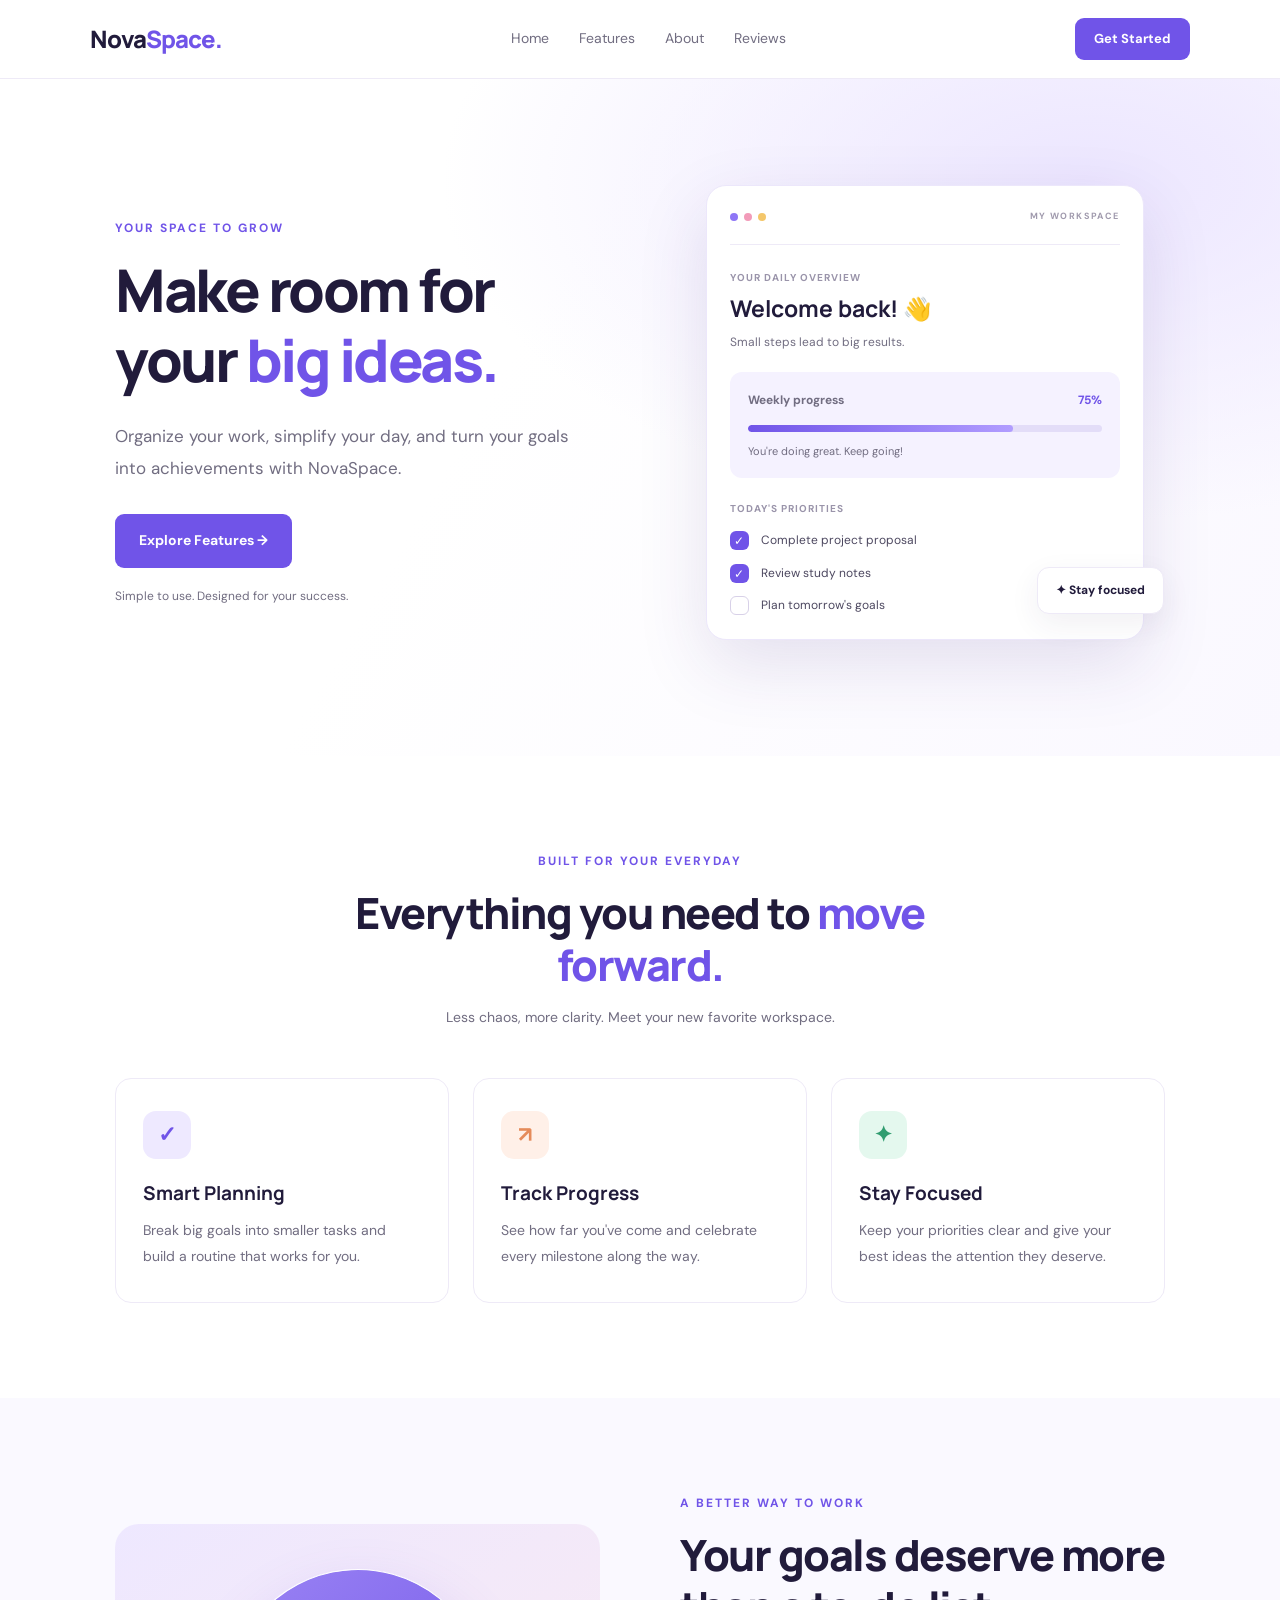
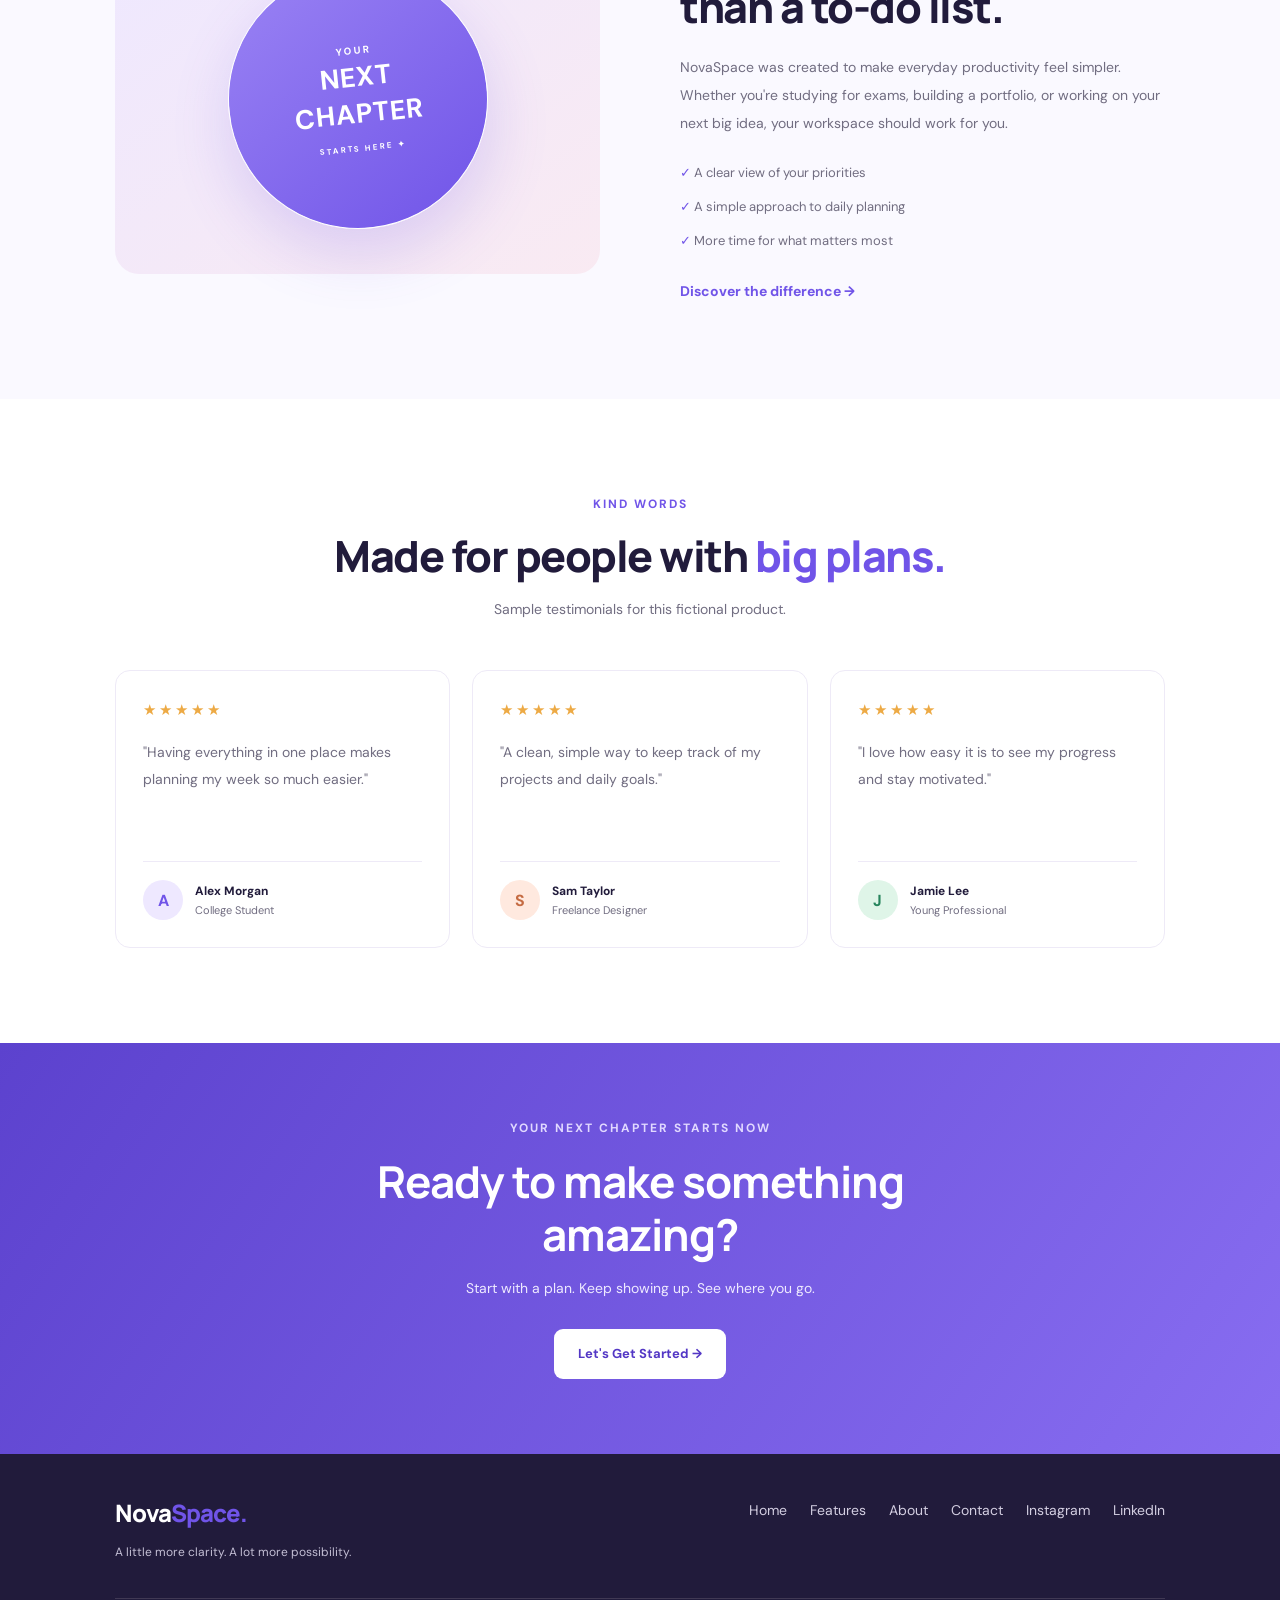
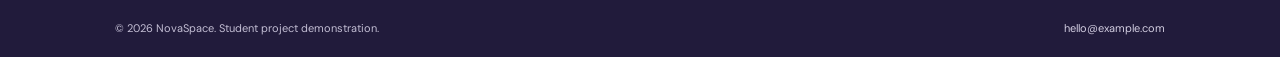
==== index.html @ b04d8855 "NovaSpace landing page" ====
<!DOCTYPE html>
<html lang="en">
<head>
    <meta charset="UTF-8">
    <meta name="viewport" content="width=device-width, initial-scale=1.0">
    <meta name="description" content="NovaSpace helps students organize tasks and achieve their goals.">
    <title>NovaSpace | Work Smarter</title>
    <link rel="stylesheet" href="style.css">
</head>
<body>

    <!-- Navigation Bar -->
    <header class="navbar">
        <a href="#home" class="logo">Nova<span>Space.</span></a>

        <nav aria-label="Main navigation">
            <a href="#home">Home</a>
            <a href="#features">Features</a>
            <a href="#about">About</a>
            <a href="#testimonials">Reviews</a>
        </nav>

        <a href="#features" class="nav-button">Get Started</a>
    </header>

    <main>
        <!-- Hero Section -->
        <section class="hero" id="home">
            <div class="hero-content">
                <p class="eyebrow">YOUR SPACE TO GROW</p>
                <h1>Make room for your <span>big ideas.</span></h1>
                <p class="hero-description">
                    Organize your work, simplify your day, and turn
                    your goals into achievements with NovaSpace.
                </p>
                <a href="#features" class="primary-button">
                    Explore Features &rarr;
                </a>
                <p class="hero-note">
                    Simple to use. Designed for your success.
                </p>
            </div>

            <div class="hero-visual">
                <div class="dashboard">
                    <div class="dashboard-top">
                        <span class="dot purple"></span>
                        <span class="dot pink"></span>
                        <span class="dot yellow"></span>
                        <span class="dashboard-label">MY WORKSPACE</span>
                    </div>

                    <div class="welcome-card">
                        <p class="small-label">YOUR DAILY OVERVIEW</p>
                        <h2>Welcome back! 👋</h2>
                        <p>Small steps lead to big results.</p>
                    </div>

                    <div class="progress-card">
                        <div class="progress-heading">
                            <strong>Weekly progress</strong>
                            <span>75%</span>
                        </div>
                        <div class="progress-track">
                            <div class="progress-fill"></div>
                        </div>
                        <p>You're doing great. Keep going!</p>
                    </div>

                    <div class="task-list">
                        <p class="small-label">TODAY'S PRIORITIES</p>
                        <div class="task">
                            <span class="check">✓</span>
                            Complete project proposal
                        </div>
                        <div class="task">
                            <span class="check">✓</span>
                            Review study notes
                        </div>
                        <div class="task">
                            <span class="empty-check"></span>
                            Plan tomorrow's goals
                        </div>
                    </div>
                </div>
                <div class="floating-badge">✦ Stay focused</div>
            </div>
        </section>

        <!-- Features Section -->
        <section class="features section" id="features">
            <div class="section-heading">
                <p class="eyebrow">BUILT FOR YOUR EVERYDAY</p>
                <h2>Everything you need to <span>move forward.</span></h2>
                <p>Less chaos, more clarity. Meet your new favorite workspace.</p>
            </div>

            <div class="feature-grid">
                <article class="feature-card">
                    <div class="feature-icon lavender">✓</div>
                    <h3>Smart Planning</h3>
                    <p>Break big goals into smaller tasks and build a routine that works for you.</p>
                </article>

                <article class="feature-card">
                    <div class="feature-icon peach">↗</div>
                    <h3>Track Progress</h3>
                    <p>See how far you've come and celebrate every milestone along the way.</p>
                </article>

                <article class="feature-card">
                    <div class="feature-icon mint">✦</div>
                    <h3>Stay Focused</h3>
                    <p>Keep your priorities clear and give your best ideas the attention they deserve.</p>
                </article>
            </div>
        </section>

        <!-- About Section -->
        <section class="about section" id="about">
            <div class="about-art">
                <div class="about-circle">
                    <div class="about-inner">
                        <span>YOUR</span>
                        <strong>NEXT</strong>
                        <strong>CHAPTER</strong>
                        <span>STARTS HERE ✦</span>
                    </div>
                </div>
            </div>

            <div class="about-content">
                <p class="eyebrow">A BETTER WAY TO WORK</p>
                <h2>Your goals deserve more than a to-do list.</h2>
                <p>
                    NovaSpace was created to make everyday productivity
                    feel simpler. Whether you're studying for exams,
                    building a portfolio, or working on your next big
                    idea, your workspace should work for you.
                </p>
                <ul class="about-list">
                    <li>✓ A clear view of your priorities</li>
                    <li>✓ A simple approach to daily planning</li>
                    <li>✓ More time for what matters most</li>
                </ul>
                <a href="#testimonials" class="text-link">
                    Discover the difference &rarr;
                </a>
            </div>
        </section>

        <!-- Testimonials Section -->
        <section class="testimonials section" id="testimonials">
            <div class="section-heading">
                <p class="eyebrow">KIND WORDS</p>
                <h2>Made for people with <span>big plans.</span></h2>
                <p>Sample testimonials for this fictional product.</p>
            </div>

            <div class="testimonial-grid">
                <article class="testimonial-card">
                    <div class="stars">★★★★★</div>
                    <p>"Having everything in one place makes planning my week so much easier."</p>
                    <div class="reviewer">
                        <div class="avatar avatar-one">A</div>
                        <div>
                            <strong>Alex Morgan</strong>
                            <span>College Student</span>
                        </div>
                    </div>
                </article>

                <article class="testimonial-card">
                    <div class="stars">★★★★★</div>
                    <p>"A clean, simple way to keep track of my projects and daily goals."</p>
                    <div class="reviewer">
                        <div class="avatar avatar-two">S</div>
                        <div>
                            <strong>Sam Taylor</strong>
                            <span>Freelance Designer</span>
                        </div>
                    </div>
                </article>

                <article class="testimonial-card">
                    <div class="stars">★★★★★</div>
                    <p>"I love how easy it is to see my progress and stay motivated."</p>
                    <div class="reviewer">
                        <div class="avatar avatar-three">J</div>
                        <div>
                            <strong>Jamie Lee</strong>
                            <span>Young Professional</span>
                        </div>
                    </div>
                </article>
            </div>
        </section>

        <!-- Call to Action -->
        <section class="cta-section">
            <p class="eyebrow">YOUR NEXT CHAPTER STARTS NOW</p>
            <h2>Ready to make something amazing?</h2>
            <p>Start with a plan. Keep showing up. See where you go.</p>
            <a href="#home" class="light-button">Let's Get Started &rarr;</a>
        </section>
    </main>

    <!-- Footer -->
    <footer class="footer">
        <div class="footer-main">
            <div>
                <a href="#home" class="logo footer-logo">
                    Nova<span>Space.</span>
                </a>
                <p>A little more clarity. A lot more possibility.</p>
            </div>

            <div class="footer-links">
                <a href="#home">Home</a>
                <a href="#features">Features</a>
                <a href="#about">About</a>
                <a href="mailto:hello@example.com">Contact</a>
                <a href="https://www.instagram.com/">Instagram</a>
                <a href="https://www.linkedin.com/">LinkedIn</a>
            </div>
        </div>

        <div class="footer-bottom">
            <p>© 2026 NovaSpace. Student project demonstration.</p>
            <a href="mailto:hello@example.com">hello@example.com</a>
        </div>
    </footer>

</body>
</html>
---- style.css ----
/* ---------- 1. Global Styles ---------- */
@import url('https://fonts.googleapis.com/css2?family=DM+Sans:wght@400;500;600;700&family=Manrope:wght@400;500;600;700;800&display=swap');

:root {
    --primary: #7054e8;
    --primary-dark: #5337c5;
    --heading: #211b3b;
    --text: #716d81;
    --background: #ffffff;
    --soft-purple: #f5f2ff;
    --border: #eeeaf7;
}

* {
    margin: 0;
    padding: 0;
    box-sizing: border-box;
}

html {
    scroll-behavior: smooth;
    scroll-padding-top: 90px;
}

body {
    font-family: 'DM Sans', sans-serif;
    color: var(--text);
    background: var(--background);
    line-height: 1.7;
}

h1, h2, h3, .logo {
    font-family: 'Manrope', sans-serif;
    color: var(--heading);
    line-height: 1.2;
}

a {
    text-decoration: none;
}

section {
    scroll-margin-top: 85px;
}

.eyebrow {
    color: var(--primary);
    font-size: 12px;
    font-weight: 700;
    letter-spacing: 2px;
    margin-bottom: 16px;
}

/* ---------- 2. Navigation ---------- */
.navbar {
    position: sticky;
    top: 0;
    z-index: 100;
    display: flex;
    justify-content: space-between;
    align-items: center;
    gap: 24px;
    padding: 18px 7%;
    background: rgba(255, 255, 255, 0.96);
    border-bottom: 1px solid var(--border);
}

.logo {
    font-size: 24px;
    font-weight: 800;
    letter-spacing: -1px;
    white-space: nowrap;
}

.logo span {
    color: var(--primary);
}

.navbar nav {
    display: flex;
    align-items: center;
    gap: 30px;
}

.navbar nav a,
.footer-links a {
    color: var(--text);
    font-size: 14px;
    transition: color 0.2s ease;
}

.navbar nav a:hover,
.footer-links a:hover {
    color: var(--primary);
}

.nav-button,
.primary-button {
    display: inline-flex;
    justify-content: center;
    align-items: center;
    border-radius: 9px;
    background: var(--primary);
    color: white;
    font-weight: 700;
    transition: background 0.2s ease, transform 0.2s ease;
}

.nav-button {
    padding: 10px 19px;
    font-size: 13px;
    white-space: nowrap;
}

.nav-button:hover,
.primary-button:hover {
    background: var(--primary-dark);
    transform: translateY(-2px);
}

/* ---------- 3. Hero Section ---------- */
.hero {
    display: grid;
    grid-template-columns: 1fr 0.95fr;
    align-items: center;
    gap: 64px;
    padding: 90px 9% 100px;
    background:
        radial-gradient(ellipse at 85% 15%, #ece6ff 0%, transparent 42%),
        linear-gradient(120deg, #ffffff 40%, #faf8ff 100%);
    overflow: hidden;
}

.hero-content h1 {
    max-width: 600px;
    font-size: clamp(38px, 4.6vw, 64px);
    font-weight: 800;
    letter-spacing: -2.5px;
}

.hero-content h1 span,
.section-heading h2 span {
    color: var(--primary);
}

.hero-description {
    max-width: 480px;
    margin: 24px 0 30px;
    font-size: 17px;
    line-height: 1.9;
}

.primary-button {
    padding: 15px 24px;
    font-size: 14px;
}

.hero-note {
    margin-top: 18px;
    font-size: 12px;
}

.hero-visual {
    position: relative;
    width: 100%;
    max-width: 470px;
    justify-self: center;
    padding: 16px;
}

.dashboard {
    position: relative;
    z-index: 1;
    padding: 23px;
    background: white;
    border: 1px solid #ece7fb;
    border-radius: 20px;
    box-shadow: 0 25px 70px rgba(63, 42, 120, 0.13);
}

.dashboard-top {
    display: flex;
    align-items: center;
    gap: 6px;
    padding-bottom: 20px;
    border-bottom: 1px solid var(--border);
}

.dot {
    width: 8px;
    height: 8px;
    border-radius: 50%;
}

.purple { background: #8e76f6; }
.pink { background: #f29bb9; }
.yellow { background: #f4c76b; }

.dashboard-label {
    margin-left: auto;
    color: #a09aad;
    font-size: 9px;
    font-weight: 700;
    letter-spacing: 1.4px;
}

.welcome-card {
    padding: 24px 0 20px;
}

.small-label {
    color: #9a94aa;
    font-size: 10px;
    font-weight: 700;
    letter-spacing: 1px;
}

.welcome-card h2 {
    margin: 9px 0;
    font-size: 23px;
}

.welcome-card > p:last-child {
    font-size: 12px;
}

.progress-card {
    padding: 18px;
    background: var(--soft-purple);
    border-radius: 12px;
}

.progress-heading {
    display: flex;
    justify-content: space-between;
    gap: 12px;
    font-size: 12px;
}

.progress-heading span {
    color: var(--primary);
    font-weight: 700;
}

.progress-track {
    height: 7px;
    margin: 14px 0 10px;
    overflow: hidden;
    background: #e3ddf8;
    border-radius: 20px;
}

.progress-fill {
    width: 75%;
    height: 100%;
    background: linear-gradient(90deg, #7054e8, #b19dff);
    border-radius: inherit;
}

.progress-card > p {
    font-size: 11px;
}

.task-list {
    padding-top: 22px;
}

.task-list > .small-label {
    margin-bottom: 13px;
}

.task {
    display: flex;
    align-items: center;
    gap: 12px;
    margin-top: 12px;
    font-size: 12px;
    color: #4d4860;
}

.check,
.empty-check {
    display: grid;
    place-items: center;
    width: 19px;
    height: 19px;
    flex-shrink: 0;
    border-radius: 6px;
}

.check {
    color: white;
    background: var(--primary);
}

.empty-check {
    border: 1px solid #d8d1e8;
}

.floating-badge {
    position: absolute;
    z-index: 2;
    right: -4px;
    bottom: 42px;
    padding: 12px 18px;
    color: var(--heading);
    background: white;
    border: 1px solid var(--border);
    border-radius: 12px;
    box-shadow: 0 10px 30px #34245a12;
    font-size: 12px;
    font-weight: 700;
}

/* ---------- 4. Common Section Styles ---------- */
.section {
    padding: 95px 9%;
}

.section-heading {
    max-width: 650px;
    margin: 0 auto 48px;
    text-align: center;
}

.section-heading h2,
.about-content h2 {
    font-size: clamp(30px, 3.4vw, 43px);
    font-weight: 800;
    letter-spacing: -1.5px;
}

.section-heading > p:last-child {
    margin-top: 16px;
    font-size: 14px;
}

/* ---------- 5. Features ---------- */
.features {
    background: white;
}

.feature-grid {
    display: grid;
    grid-template-columns: repeat(3, minmax(0, 1fr));
    gap: 24px;
}

.feature-card {
    padding: 32px 27px;
    border: 1px solid var(--border);
    border-radius: 16px;
    background: white;
    transition: transform 0.25s ease, box-shadow 0.25s ease;
}

.feature-card:hover {
    transform: translateY(-6px);
    box-shadow: 0 18px 45px rgba(56, 39, 100, 0.08);
}

.feature-icon {
    display: grid;
    place-items: center;
    width: 48px;
    height: 48px;
    margin-bottom: 23px;
    border-radius: 13px;
    font-size: 22px;
    font-weight: 700;
}

.lavender { background: #eee9ff; color: #7054e8; }
.peach { background: #fff0e8; color: #e58b5a; }
.mint { background: #e4f8ee; color: #319d70; }

.feature-card h3 {
    margin-bottom: 12px;
    font-size: 19px;
}

.feature-card p {
    font-size: 14px;
    line-height: 1.9;
}

/* ---------- 6. About ---------- */
.about {
    display: grid;
    grid-template-columns: 1fr 1fr;
    align-items: center;
    gap: 80px;
    background: #faf9ff;
}

.about-art {
    display: grid;
    place-items: center;
    min-height: 350px;
    border-radius: 24px;
    background: linear-gradient(145deg, #eee8ff, #f9eaf2);
}

.about-circle {
    display: grid;
    place-items: center;
    width: min(260px, 75%);
    aspect-ratio: 1;
    border: 1px solid #ffffff;
    border-radius: 50%;
    background: linear-gradient(145deg, #9a83f4, #7054e8);
    box-shadow: 0 25px 60px #7054e833;
    transform: rotate(-6deg);
}

.about-inner {
    display: flex;
    flex-direction: column;
    align-items: center;
    color: white;
    line-height: 1.4;
    letter-spacing: 2px;
}

.about-inner span {
    font-size: 10px;
    font-weight: 700;
}

.about-inner strong {
    font-size: 27px;
    letter-spacing: 1px;
}

.about-inner span:last-child {
    margin-top: 10px;
    font-size: 8px;
}

.about-content h2 {
    margin-bottom: 20px;
}

.about-content > p:not(.eyebrow) {
    font-size: 14px;
    line-height: 2;
}

.about-list {
    display: grid;
    gap: 12px;
    margin: 25px 0;
    list-style: none;
    font-size: 13px;
}

.about-list li::first-letter {
    color: var(--primary);
}

.text-link {
    color: var(--primary);
    font-size: 14px;
    font-weight: 700;
}

/* ---------- 7. Testimonials ---------- */
.testimonials {
    background: white;
}

.testimonial-grid {
    display: grid;
    grid-template-columns: repeat(3, minmax(0, 1fr));
    gap: 22px;
}

.testimonial-card {
    padding: 27px;
    border: 1px solid var(--border);
    border-radius: 15px;
    background: #fff;
}

.stars {
    color: #edaa45;
    letter-spacing: 3px;
    font-size: 15px;
}

.testimonial-card > p {
    min-height: 100px;
    margin: 16px 0 22px;
    font-size: 14px;
    line-height: 1.9;
}

.reviewer {
    display: flex;
    align-items: center;
    gap: 12px;
    padding-top: 18px;
    border-top: 1px solid var(--border);
}

.avatar {
    display: grid;
    place-items: center;
    width: 40px;
    height: 40px;
    border-radius: 50%;
    font-weight: 700;
}

.avatar-one { background: #eee8ff; color: #7054e8; }
.avatar-two { background: #ffe9df; color: #c56b42; }
.avatar-three { background: #dff5e8; color: #26845c; }

.reviewer strong,
.reviewer span {
    display: block;
}

.reviewer strong {
    color: var(--heading);
    font-size: 12px;
}

.reviewer span {
    font-size: 11px;
}

/* ---------- 8. Call to Action ---------- */
.cta-section {
    padding: 75px 9%;
    text-align: center;
    color: white;
    background: linear-gradient(125deg, #5c42ce, #886df1);
}

.cta-section .eyebrow {
    color: #e1d9ff;
}

.cta-section h2 {
    max-width: 650px;
    margin: 0 auto;
    color: white;
    font-size: clamp(30px, 4vw, 44px);
    letter-spacing: -1px;
}

.cta-section > p:not(.eyebrow) {
    margin: 17px 0 28px;
    color: #eeeaff;
    font-size: 14px;
}

.light-button {
    display: inline-block;
    padding: 14px 24px;
    border-radius: 9px;
    color: var(--primary-dark);
    background: white;
    font-size: 13px;
    font-weight: 700;
    transition: transform 0.2s ease;
}

.light-button:hover {
    transform: translateY(-3px);
}

/* ---------- 9. Footer ---------- */
.footer {
    padding: 45px 9% 20px;
    background: #211b3b;
}

.footer-logo {
    color: white;
}

.footer-main {
    display: flex;
    justify-content: space-between;
    align-items: flex-start;
    gap: 35px;
    padding-bottom: 35px;
}

.footer-main > div:first-child > p {
    margin-top: 12px;
    color: #c3bed4;
    font-size: 12px;
}

.footer-links {
    display: flex;
    flex-wrap: wrap;
    gap: 15px 23px;
}

.footer-links a {
    color: #d3cee1;
}

.footer-bottom {
    display: flex;
    justify-content: space-between;
    flex-wrap: wrap;
    gap: 12px;
    padding-top: 20px;
    border-top: 1px solid #403954;
    color: #c3bed4;
    font-size: 11px;
}

.footer-bottom a {
    color: #d3cee1;
}

/* ---------- 10. Responsive Layout ---------- */
@media (max-width: 900px) {
    .navbar {
        padding: 16px 5%;
        gap: 15px;
    }

    .navbar nav {
        gap: 16px;
    }

    .hero {
        gap: 30px;
        padding: 70px 6%;
    }

    .section {
        padding: 75px 6%;
    }

    .about {
        gap: 40px;
    }

    .feature-grid,
    .testimonial-grid {
        gap: 15px;
    }

    .feature-card,
    .testimonial-card {
        padding: 22px;
    }
}

@media (max-width: 650px) {
    .navbar {
        flex-wrap: wrap;
        justify-content: space-between;
        padding: 14px 5%;
    }

    .logo {
        font-size: 22px;
    }

    .navbar nav {
        order: 3;
        width: 100%;
        justify-content: space-between;
        gap: 10px;
    }

    .navbar nav a {
        font-size: 12px;
    }

    .nav-button {
        padding: 9px 12px;
        font-size: 12px;
    }

    .hero {
        grid-template-columns: 1fr;
        gap: 38px;
        padding: 65px 6% 70px;
    }

    .hero-content h1 {
        font-size: clamp(38px, 10vw, 54px);
        letter-spacing: -1.8px;
    }

    .hero-description {
        font-size: 15px;
    }

    .hero-visual {
        max-width: 440px;
    }

    .floating-badge {
        right: 0;
        bottom: 30px;
    }

    .section {
        padding: 65px 6%;
    }

    .section-heading {
        margin-bottom: 32px;
    }

    .section-heading h2,
    .about-content h2 {
        font-size: 31px;
    }

    .feature-grid,
    .testimonial-grid {
        grid-template-columns: 1fr;
    }

    .feature-card,
    .testimonial-card {
        padding: 26px;
    }

    .about {
        grid-template-columns: 1fr;
        gap: 35px;
    }

    .about-art {
        min-height: 300px;
    }

    .testimonial-card > p {
        min-height: auto;
    }

    .cta-section {
        padding: 65px 6%;
    }

    .footer {
        padding: 35px 6% 20px;
    }

    .footer-main {
        flex-direction: column;
        gap: 25px;
    }

    .footer-links {
        gap: 14px 20px;
    }
}

@media (max-width: 360px) {
    .navbar nav a {
        font-size: 11px;
    }

    .dashboard {
        padding: 16px;
    }

    .dashboard-label {
        font-size: 8px;
    }

    .floating-badge {
        right: -4px;
        padding: 9px 12px;
    }
}
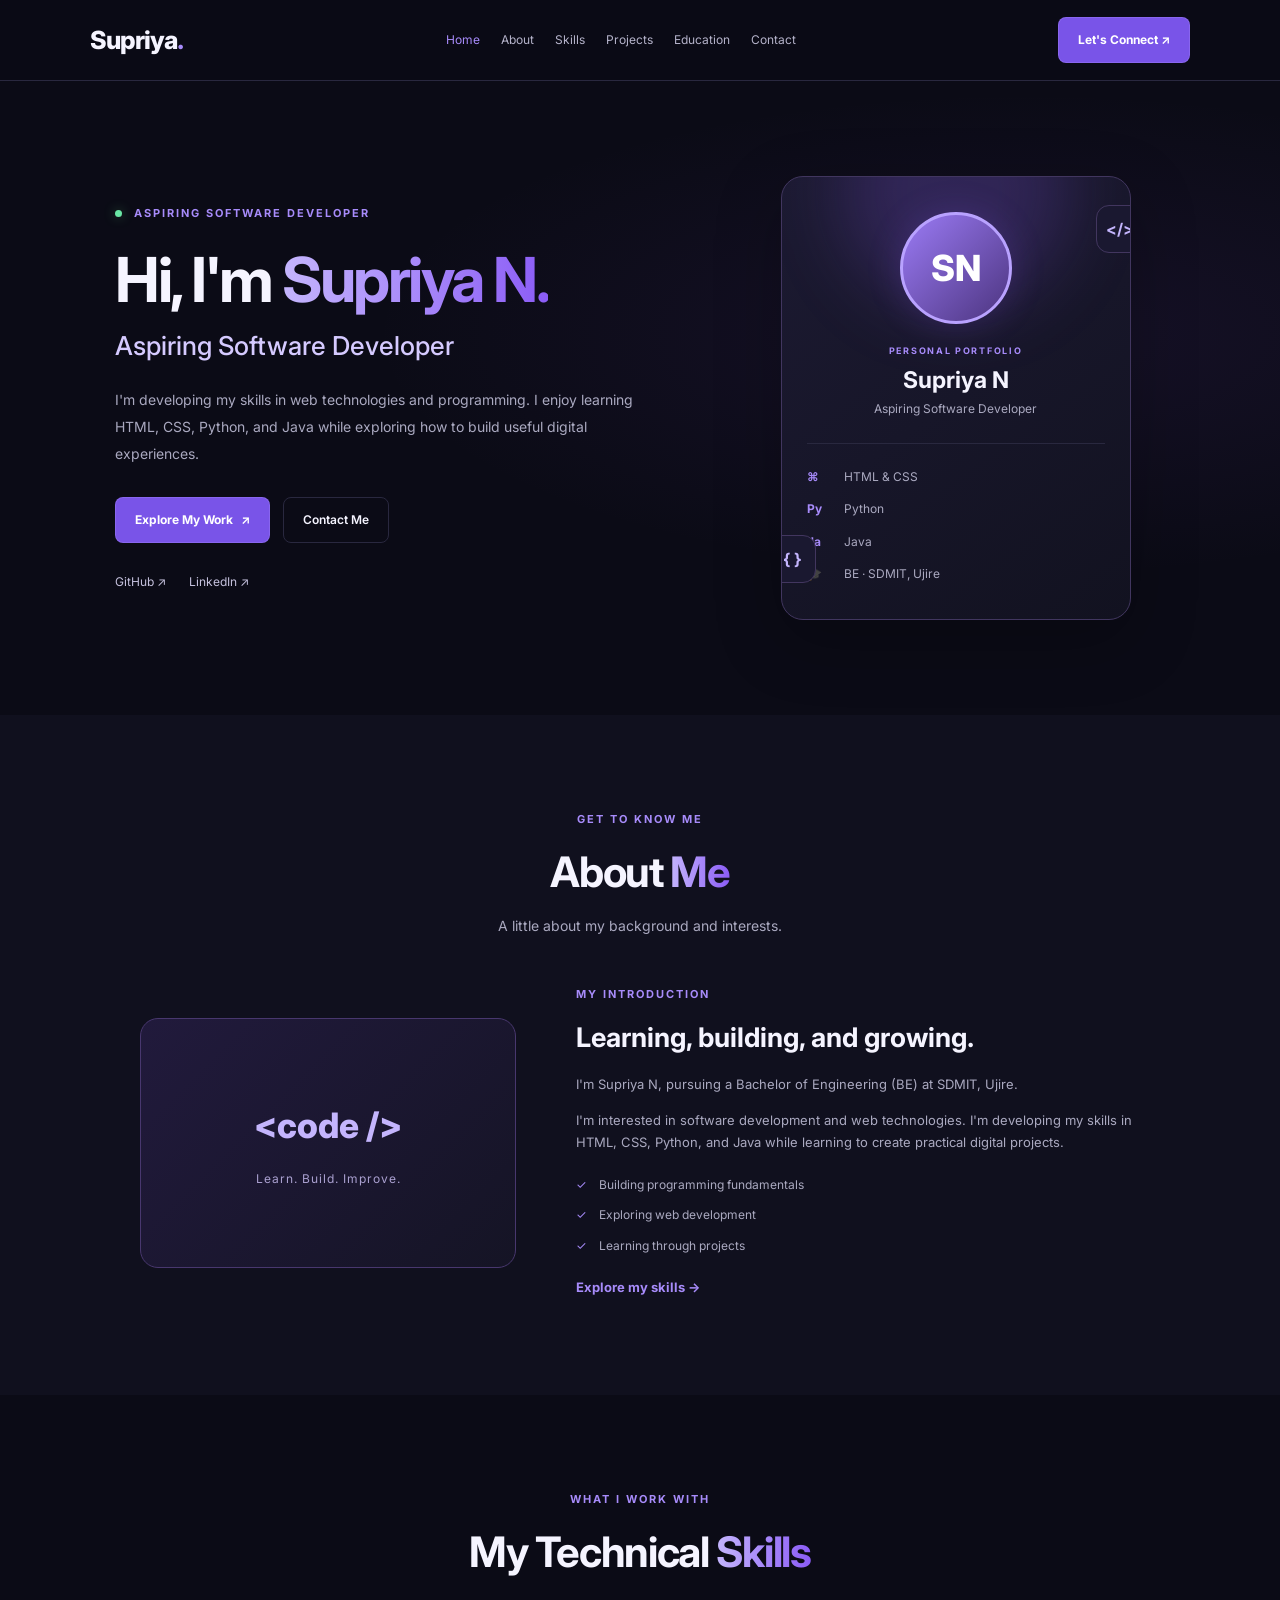
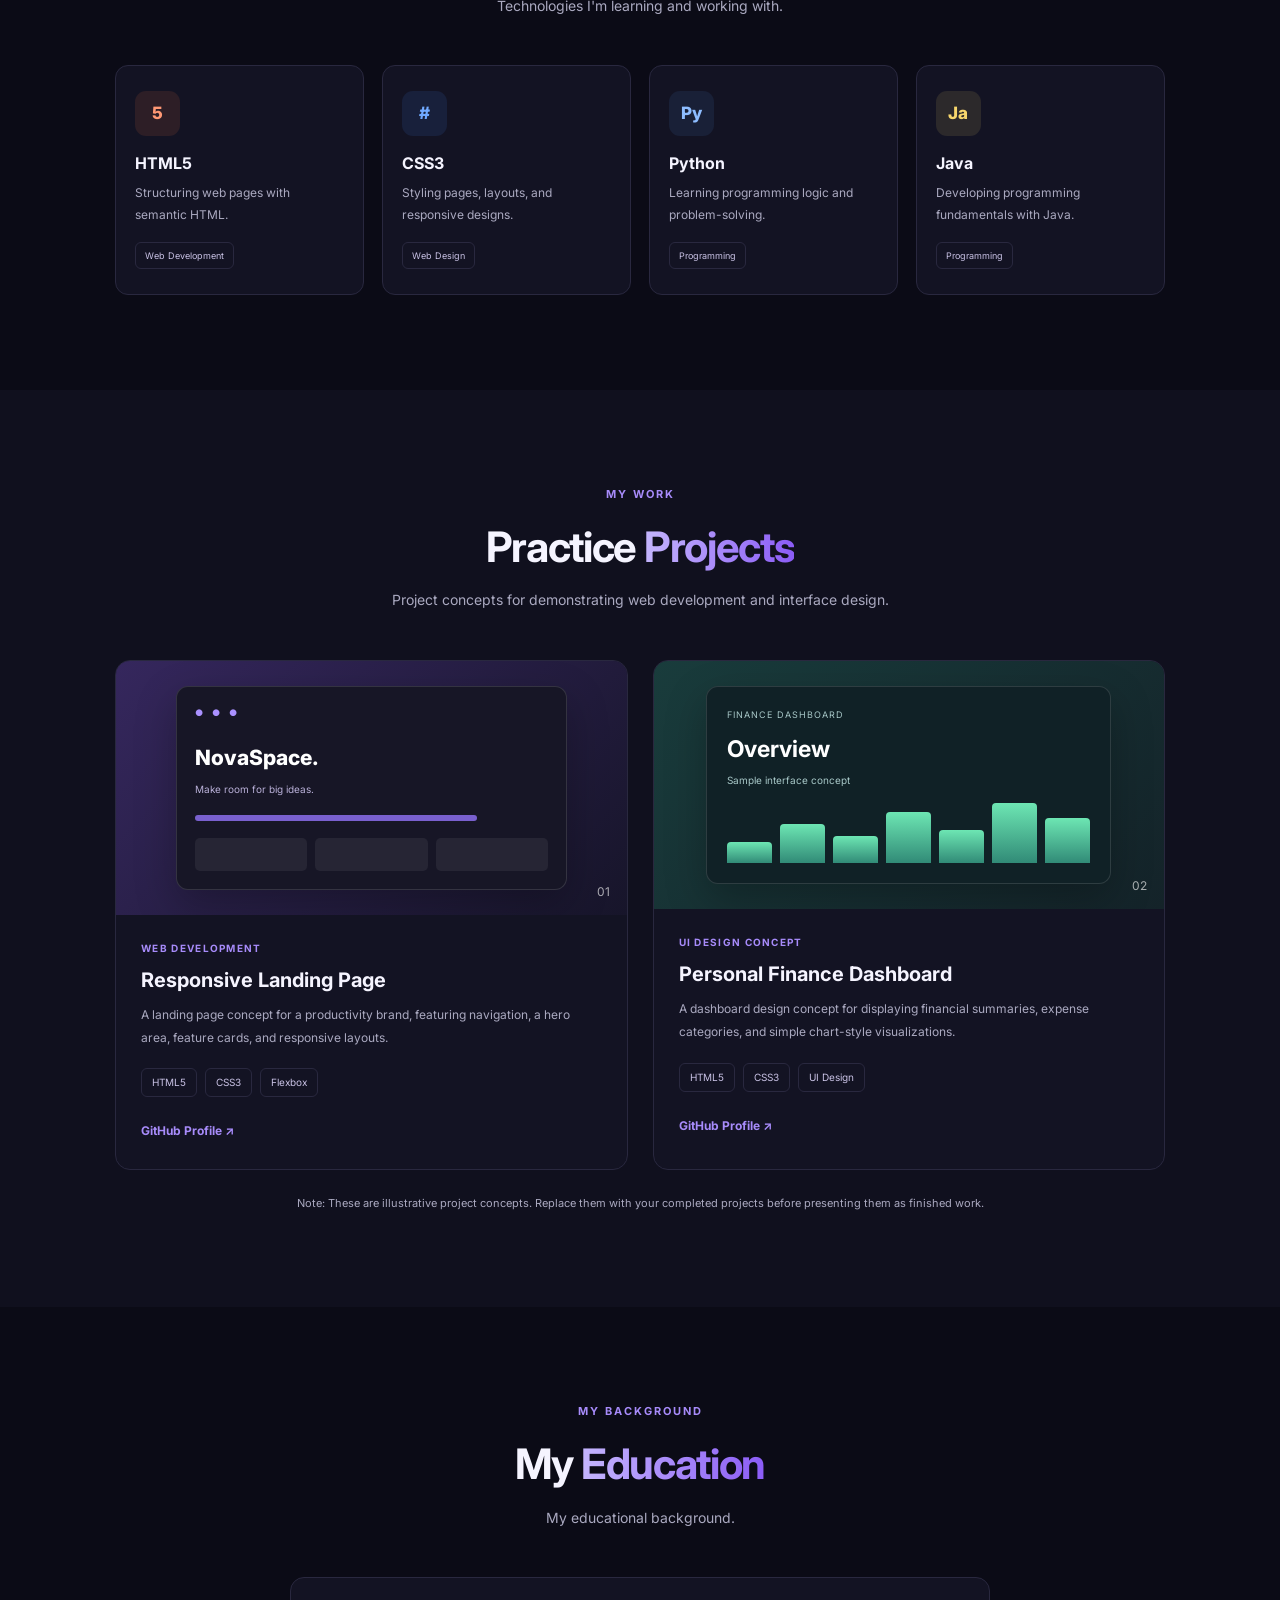
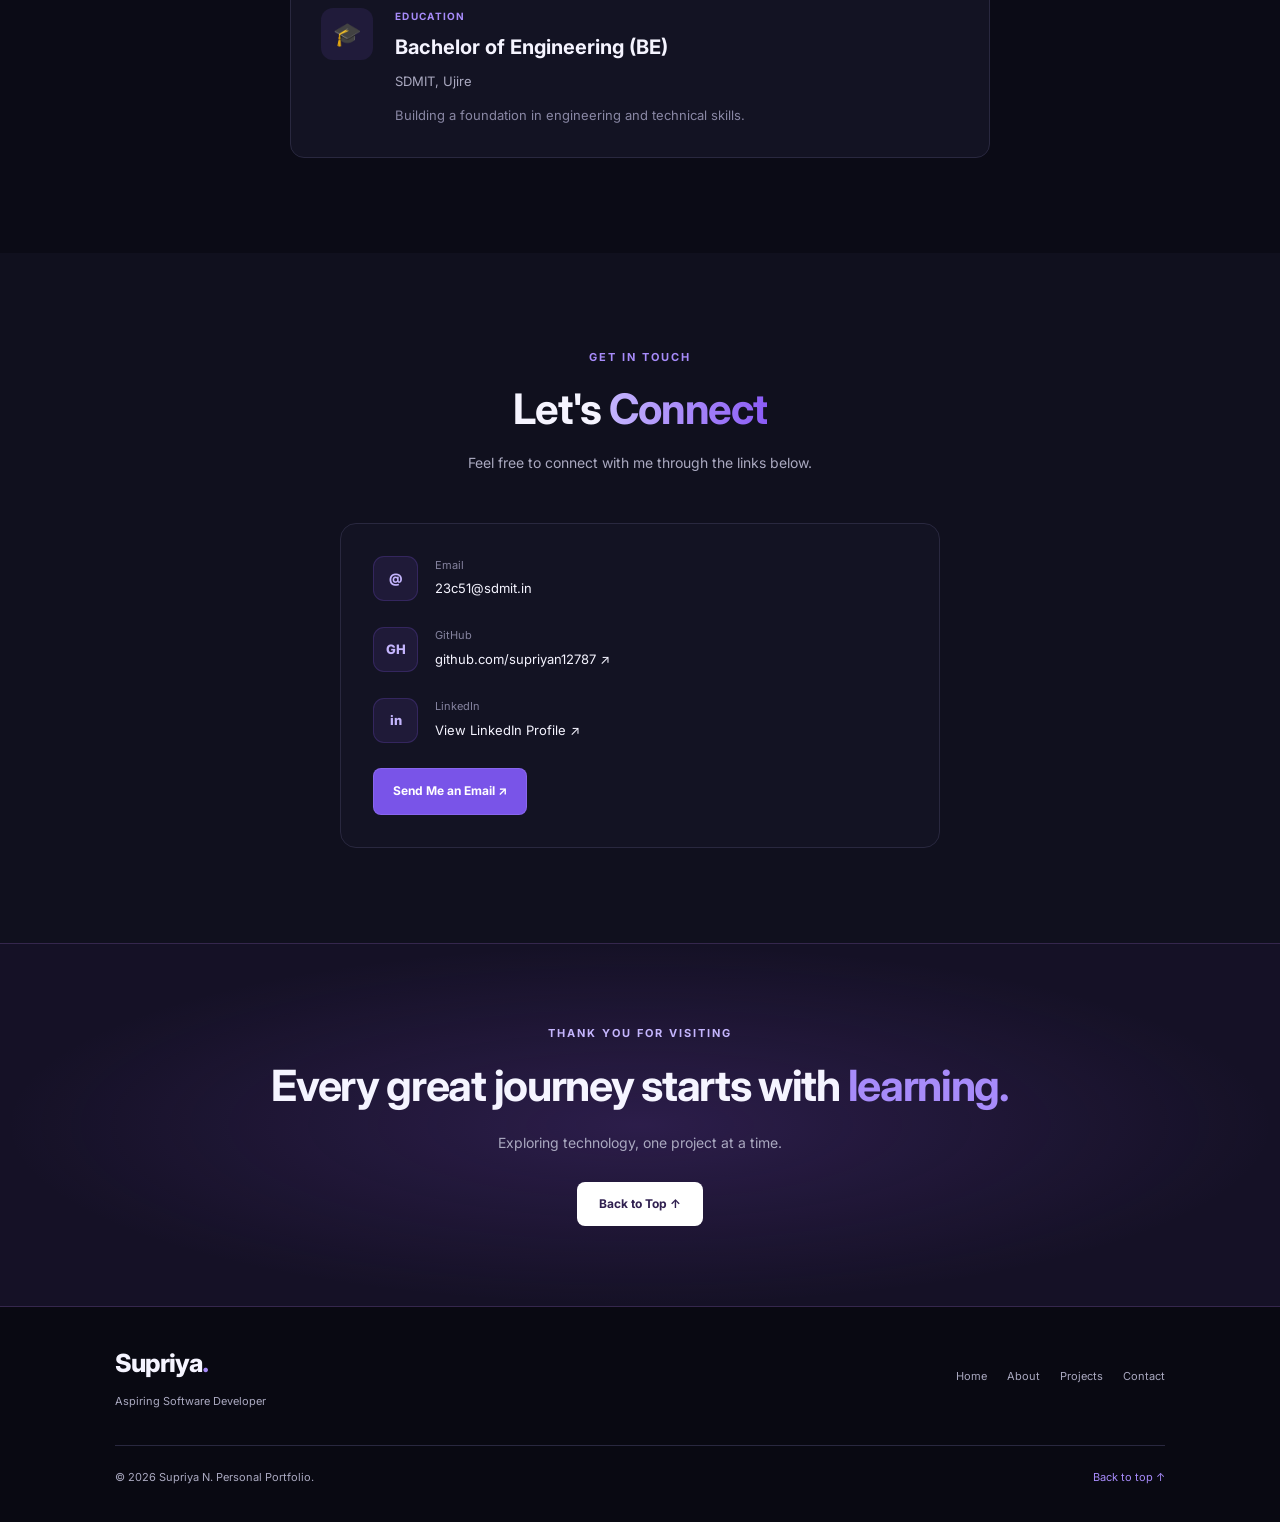
==== commit 0f2d4fbc: "OIBSIP-WebDev-L2-PersonalPortfolio" ====
--- a/index.html
+++ b/index.html
@@ -4,233 +4,485 @@
 <head>
     <meta charset="UTF-8">
     <meta name="viewport" content="width=device-width, initial-scale=1.0">
-    <meta name="description" content="NovaSpace helps students organize tasks and achieve their goals.">
-    <title>NovaSpace | Work Smarter</title>
+
+    <meta name="description"
+          content="Personal portfolio of Supriya N, Aspiring Software Developer.">
+
+    <title>Supriya N | Aspiring Software Developer</title>
+
+    <!-- Google Font -->
+    <link rel="preconnect" href="https://fonts.googleapis.com">
+    <link rel="preconnect" href="https://fonts.gstatic.com" crossorigin>
+    <link href="https://fonts.googleapis.com/css2?family=Inter:wght@400;500;600;700;800&display=swap"
+          rel="stylesheet">
+
+    <!-- CSS file -->
     <link rel="stylesheet" href="style.css">
 </head>
+
 <body>
 
-    <!-- Navigation Bar -->
+    <!-- NAVIGATION -->
     <header class="navbar">
-        <a href="#home" class="logo">Nova<span>Space.</span></a>
+        <a href="#home" class="logo">Supriya<span>.</span></a>
 
         <nav aria-label="Main navigation">
             <a href="#home">Home</a>
-            <a href="#features">Features</a>
             <a href="#about">About</a>
-            <a href="#testimonials">Reviews</a>
+            <a href="#skills">Skills</a>
+            <a href="#projects">Projects</a>
+            <a href="#education">Education</a>
+            <a href="#contact">Contact</a>
         </nav>
 
-        <a href="#features" class="nav-button">Get Started</a>
+        <a href="#contact" class="nav-cta">Let's Connect ↗</a>
     </header>
 
     <main>
-        <!-- Hero Section -->
-        <section class="hero" id="home">
+
+        <!-- HERO SECTION -->
+        <section class="hero section" id="home">
+
             <div class="hero-content">
-                <p class="eyebrow">YOUR SPACE TO GROW</p>
-                <h1>Make room for your <span>big ideas.</span></h1>
+                <p class="eyebrow">
+                    <span class="status-dot"></span>
+                    ASPIRING SOFTWARE DEVELOPER
+                </p>
+
+                <h1>
+                    Hi, I'm <span class="gradient-text">Supriya N.</span>
+                </h1>
+
+                <h2 class="role">Aspiring Software Developer</h2>
+
                 <p class="hero-description">
-                    Organize your work, simplify your day, and turn
-                    your goals into achievements with NovaSpace.
+                    I'm developing my skills in web technologies and
+                    programming. I enjoy learning HTML, CSS, Python,
+                    and Java while exploring how to build useful
+                    digital experiences.
                 </p>
-                <a href="#features" class="primary-button">
-                    Explore Features &rarr;
+
+                <div class="hero-buttons">
+                    <a href="#projects" class="primary-button">
+                        Explore My Work <span>↗</span>
+                    </a>
+
+                    <a href="#contact" class="secondary-button">
+                        Contact Me
+                    </a>
+                </div>
+
+                <div class="social-links">
+                    <a href="https://github.com/supriyan12787"
+                       target="_blank" rel="noopener noreferrer">
+                        GitHub ↗
+                    </a>
+
+                    <a href="https://www.linkedin.com/in/supriya-n-b52771353/"
+                       target="_blank" rel="noopener noreferrer">
+                        LinkedIn ↗
+                    </a>
+                </div>
+            </div>
+
+            <!-- Profile card: initials instead of a photo -->
+            <div class="hero-visual">
+                <div class="profile-card">
+                    <div class="profile-glow"></div>
+
+                    <div class="avatar">SN</div>
+
+                    <p class="profile-label">PERSONAL PORTFOLIO</p>
+
+                    <h3>Supriya N</h3>
+
+                    <p class="profile-role">
+                        Aspiring Software Developer
+                    </p>
+
+                    <div class="profile-divider"></div>
+
+                    <div class="profile-details">
+                        <p><span>⌘</span> HTML &amp; CSS</p>
+                        <p><span>Py</span> Python</p>
+                        <p><span>Ja</span> Java</p>
+                        <p><span>🎓</span> BE · SDMIT, Ujire</p>
+                    </div>
+
+                    <div class="floating-symbol symbol-one">&lt;/&gt;</div>
+                    <div class="floating-symbol symbol-two">{ }</div>
+                </div>
+            </div>
+
+        </section>
+
+        <!-- ABOUT SECTION -->
+        <section class="section about-section" id="about">
+
+            <div class="section-heading">
+                <p class="eyebrow">GET TO KNOW ME</p>
+
+                <h2>
+                    About <span class="gradient-text">Me</span>
+                </h2>
+
+                <p>A little about my background and interests.</p>
+            </div>
+
+            <div class="about-content">
+
+                <div class="about-mark">
+                    <span>&lt;code /&gt;</span>
+                    <p>Learn. Build. Improve.</p>
+                </div>
+
+                <div class="about-text">
+                    <p class="eyebrow">MY INTRODUCTION</p>
+
+                    <h3>Learning, building, and growing.</h3>
+
+                    <p>
+                        I'm Supriya N, pursuing a Bachelor of Engineering
+                        (BE) at SDMIT, Ujire.
+                    </p>
+
+                    <p>
+                        I'm interested in software development and web
+                        technologies. I'm developing my skills in HTML,
+                        CSS, Python, and Java while learning to create
+                        practical digital projects.
+                    </p>
+
+                    <div class="about-highlights">
+                        <p><span>✓</span> Building programming fundamentals</p>
+                        <p><span>✓</span> Exploring web development</p>
+                        <p><span>✓</span> Learning through projects</p>
+                    </div>
+
+                    <a href="#skills" class="text-link">
+                        Explore my skills →
+                    </a>
+                </div>
+
+            </div>
+        </section>
+
+        <!-- SKILLS SECTION -->
+        <section class="section skills-section" id="skills">
+
+            <div class="section-heading">
+                <p class="eyebrow">WHAT I WORK WITH</p>
+
+                <h2>
+                    My Technical <span class="gradient-text">Skills</span>
+                </h2>
+
+                <p>Technologies I'm learning and working with.</p>
+            </div>
+
+            <div class="skills-grid">
+
+                <article class="skill-card">
+                    <div class="skill-icon html-icon">5</div>
+                    <h3>HTML5</h3>
+                    <p>Structuring web pages with semantic HTML.</p>
+                    <span class="skill-tag">Web Development</span>
+                </article>
+
+                <article class="skill-card">
+                    <div class="skill-icon css-icon">#</div>
+                    <h3>CSS3</h3>
+                    <p>Styling pages, layouts, and responsive designs.</p>
+                    <span class="skill-tag">Web Design</span>
+                </article>
+
+                <article class="skill-card">
+                    <div class="skill-icon python-icon">Py</div>
+                    <h3>Python</h3>
+                    <p>Learning programming logic and problem-solving.</p>
+                    <span class="skill-tag">Programming</span>
+                </article>
+
+                <article class="skill-card">
+                    <div class="skill-icon java-icon">Ja</div>
+                    <h3>Java</h3>
+                    <p>Developing programming fundamentals with Java.</p>
+                    <span class="skill-tag">Programming</span>
+                </article>
+
+            </div>
+        </section>
+
+        <!-- PROJECTS SECTION -->
+        <section class="section projects-section" id="projects">
+
+            <div class="section-heading">
+                <p class="eyebrow">MY WORK</p>
+
+                <h2>
+                    Practice <span class="gradient-text">Projects</span>
+                </h2>
+
+                <p>
+                    Project concepts for demonstrating web development
+                    and interface design.
+                </p>
+            </div>
+
+            <div class="projects-grid">
+
+                <!-- Project 1 -->
+                <article class="project-card">
+
+                    <div class="project-preview preview-one">
+                        <div class="mini-window">
+                            <div class="mini-dots">● ● ●</div>
+
+                            <div class="mini-title">NovaSpace.</div>
+
+                            <p class="mini-subtitle">
+                                Make room for big ideas.
+                            </p>
+
+                            <div class="mini-line"></div>
+
+                            <div class="mini-boxes">
+                                <span></span>
+                                <span></span>
+                                <span></span>
+                            </div>
+                        </div>
+
+                        <span class="project-number">01</span>
+                    </div>
+
+                    <div class="project-info">
+                        <p class="project-type">WEB DEVELOPMENT</p>
+
+                        <h3>Responsive Landing Page</h3>
+
+                        <p>
+                            A landing page concept for a productivity
+                            brand, featuring navigation, a hero area,
+                            feature cards, and responsive layouts.
+                        </p>
+
+                        <div class="tech-tags">
+                            <span>HTML5</span>
+                            <span>CSS3</span>
+                            <span>Flexbox</span>
+                        </div>
+
+                        <a class="project-link"
+                           href="https://github.com/supriyan12787"
+                           target="_blank" rel="noopener noreferrer">
+                            GitHub Profile ↗
+                        </a>
+                    </div>
+
+                </article>
+
+                <!-- Project 2 -->
+                <article class="project-card">
+
+                    <div class="project-preview preview-two">
+                        <div class="finance-preview">
+                            <p>FINANCE DASHBOARD</p>
+
+                            <strong>Overview</strong>
+
+                            <small>Sample interface concept</small>
+
+                            <div class="chart-bars">
+                                <i></i>
+                                <i></i>
+                                <i></i>
+                                <i></i>
+                                <i></i>
+                                <i></i>
+                                <i></i>
+                            </div>
+                        </div>
+
+                        <span class="project-number">02</span>
+                    </div>
+
+                    <div class="project-info">
+                        <p class="project-type">UI DESIGN CONCEPT</p>
+
+                        <h3>Personal Finance Dashboard</h3>
+
+                        <p>
+                            A dashboard design concept for displaying
+                            financial summaries, expense categories,
+                            and simple chart-style visualizations.
+                        </p>
+
+                        <div class="tech-tags">
+                            <span>HTML5</span>
+                            <span>CSS3</span>
+                            <span>UI Design</span>
+                        </div>
+
+                        <a class="project-link"
+                           href="https://github.com/supriyan12787"
+                           target="_blank" rel="noopener noreferrer">
+                            GitHub Profile ↗
+                        </a>
+                    </div>
+
+                </article>
+
+            </div>
+
+            <p class="project-note">
+                Note: These are illustrative project concepts.
+                Replace them with your completed projects before
+                presenting them as finished work.
+            </p>
+
+        </section>
+
+        <!-- EDUCATION SECTION -->
+        <section class="section education-section" id="education">
+
+            <div class="section-heading">
+                <p class="eyebrow">MY BACKGROUND</p>
+
+                <h2>
+                    My <span class="gradient-text">Education</span>
+                </h2>
+
+                <p>My educational background.</p>
+            </div>
+
+            <article class="education-card">
+                <div class="education-icon">🎓</div>
+
+                <div class="education-details">
+                    <p class="project-type">EDUCATION</p>
+
+                    <h3>Bachelor of Engineering (BE)</h3>
+
+                    <p>SDMIT, Ujire</p>
+
+                    <p class="education-note">
+                        Building a foundation in engineering and
+                        technical skills.
+                    </p>
+                </div>
+            </article>
+
+        </section>
+
+        <!-- CONTACT SECTION -->
+        <section class="section contact-section" id="contact">
+
+            <div class="section-heading">
+                <p class="eyebrow">GET IN TOUCH</p>
+
+                <h2>
+                    Let's <span class="gradient-text">Connect</span>
+                </h2>
+
+                <p>
+                    Feel free to connect with me through the links below.
+                </p>
+            </div>
+
+            <div class="contact-card">
+
+                <div class="contact-item">
+                    <div class="contact-icon">@</div>
+
+                    <div>
+                        <p>Email</p>
+
+                        <a href="mailto:23c51@sdmit.in">
+                            23c51@sdmit.in
+                        </a>
+                    </div>
+                </div>
+
+                <div class="contact-item">
+                    <div class="contact-icon">GH</div>
+
+                    <div>
+                        <p>GitHub</p>
+
+                        <a href="https://github.com/supriyan12787"
+                           target="_blank" rel="noopener noreferrer">
+                            github.com/supriyan12787 ↗
+                        </a>
+                    </div>
+                </div>
+
+                <div class="contact-item">
+                    <div class="contact-icon">in</div>
+
+                    <div>
+                        <p>LinkedIn</p>
+
+                        <a href="https://www.linkedin.com/in/supriya-n-b52771353/"
+                           target="_blank" rel="noopener noreferrer">
+                            View LinkedIn Profile ↗
+                        </a>
+                    </div>
+                </div>
+
+                <a href="mailto:23c51@sdmit.in"
+                   class="primary-button contact-button">
+                    Send Me an Email ↗
                 </a>
-                <p class="hero-note">
-                    Simple to use. Designed for your success.
-                </p>
-            </div>
-
-            <div class="hero-visual">
-                <div class="dashboard">
-                    <div class="dashboard-top">
-                        <span class="dot purple"></span>
-                        <span class="dot pink"></span>
-                        <span class="dot yellow"></span>
-                        <span class="dashboard-label">MY WORKSPACE</span>
-                    </div>
-
-                    <div class="welcome-card">
-                        <p class="small-label">YOUR DAILY OVERVIEW</p>
-                        <h2>Welcome back! 👋</h2>
-                        <p>Small steps lead to big results.</p>
-                    </div>
-
-                    <div class="progress-card">
-                        <div class="progress-heading">
-                            <strong>Weekly progress</strong>
-                            <span>75%</span>
-                        </div>
-                        <div class="progress-track">
-                            <div class="progress-fill"></div>
-                        </div>
-                        <p>You're doing great. Keep going!</p>
-                    </div>
-
-                    <div class="task-list">
-                        <p class="small-label">TODAY'S PRIORITIES</p>
-                        <div class="task">
-                            <span class="check">✓</span>
-                            Complete project proposal
-                        </div>
-                        <div class="task">
-                            <span class="check">✓</span>
-                            Review study notes
-                        </div>
-                        <div class="task">
-                            <span class="empty-check"></span>
-                            Plan tomorrow's goals
-                        </div>
-                    </div>
-                </div>
-                <div class="floating-badge">✦ Stay focused</div>
-            </div>
-        </section>
-
-        <!-- Features Section -->
-        <section class="features section" id="features">
-            <div class="section-heading">
-                <p class="eyebrow">BUILT FOR YOUR EVERYDAY</p>
-                <h2>Everything you need to <span>move forward.</span></h2>
-                <p>Less chaos, more clarity. Meet your new favorite workspace.</p>
-            </div>
-
-            <div class="feature-grid">
-                <article class="feature-card">
-                    <div class="feature-icon lavender">✓</div>
-                    <h3>Smart Planning</h3>
-                    <p>Break big goals into smaller tasks and build a routine that works for you.</p>
-                </article>
-
-                <article class="feature-card">
-                    <div class="feature-icon peach">↗</div>
-                    <h3>Track Progress</h3>
-                    <p>See how far you've come and celebrate every milestone along the way.</p>
-                </article>
-
-                <article class="feature-card">
-                    <div class="feature-icon mint">✦</div>
-                    <h3>Stay Focused</h3>
-                    <p>Keep your priorities clear and give your best ideas the attention they deserve.</p>
-                </article>
-            </div>
-        </section>
-
-        <!-- About Section -->
-        <section class="about section" id="about">
-            <div class="about-art">
-                <div class="about-circle">
-                    <div class="about-inner">
-                        <span>YOUR</span>
-                        <strong>NEXT</strong>
-                        <strong>CHAPTER</strong>
-                        <span>STARTS HERE ✦</span>
-                    </div>
-                </div>
-            </div>
-
-            <div class="about-content">
-                <p class="eyebrow">A BETTER WAY TO WORK</p>
-                <h2>Your goals deserve more than a to-do list.</h2>
-                <p>
-                    NovaSpace was created to make everyday productivity
-                    feel simpler. Whether you're studying for exams,
-                    building a portfolio, or working on your next big
-                    idea, your workspace should work for you.
-                </p>
-                <ul class="about-list">
-                    <li>✓ A clear view of your priorities</li>
-                    <li>✓ A simple approach to daily planning</li>
-                    <li>✓ More time for what matters most</li>
-                </ul>
-                <a href="#testimonials" class="text-link">
-                    Discover the difference &rarr;
-                </a>
-            </div>
-        </section>
-
-        <!-- Testimonials Section -->
-        <section class="testimonials section" id="testimonials">
-            <div class="section-heading">
-                <p class="eyebrow">KIND WORDS</p>
-                <h2>Made for people with <span>big plans.</span></h2>
-                <p>Sample testimonials for this fictional product.</p>
-            </div>
-
-            <div class="testimonial-grid">
-                <article class="testimonial-card">
-                    <div class="stars">★★★★★</div>
-                    <p>"Having everything in one place makes planning my week so much easier."</p>
-                    <div class="reviewer">
-                        <div class="avatar avatar-one">A</div>
-                        <div>
-                            <strong>Alex Morgan</strong>
-                            <span>College Student</span>
-                        </div>
-                    </div>
-                </article>
-
-                <article class="testimonial-card">
-                    <div class="stars">★★★★★</div>
-                    <p>"A clean, simple way to keep track of my projects and daily goals."</p>
-                    <div class="reviewer">
-                        <div class="avatar avatar-two">S</div>
-                        <div>
-                            <strong>Sam Taylor</strong>
-                            <span>Freelance Designer</span>
-                        </div>
-                    </div>
-                </article>
-
-                <article class="testimonial-card">
-                    <div class="stars">★★★★★</div>
-                    <p>"I love how easy it is to see my progress and stay motivated."</p>
-                    <div class="reviewer">
-                        <div class="avatar avatar-three">J</div>
-                        <div>
-                            <strong>Jamie Lee</strong>
-                            <span>Young Professional</span>
-                        </div>
-                    </div>
-                </article>
-            </div>
-        </section>
-
-        <!-- Call to Action -->
+
+            </div>
+
+        </section>
+
+        <!-- CALL TO ACTION -->
         <section class="cta-section">
-            <p class="eyebrow">YOUR NEXT CHAPTER STARTS NOW</p>
-            <h2>Ready to make something amazing?</h2>
-            <p>Start with a plan. Keep showing up. See where you go.</p>
-            <a href="#home" class="light-button">Let's Get Started &rarr;</a>
-        </section>
+            <p class="eyebrow">THANK YOU FOR VISITING</p>
+
+            <h2>
+                Every great journey starts with
+                <span>learning.</span>
+            </h2>
+
+            <p>
+                Exploring technology, one project at a time.
+            </p>
+
+            <a href="#home" class="cta-button">
+                Back to Top ↑
+            </a>
+        </section>
+
     </main>
 
-    <!-- Footer -->
+    <!-- FOOTER -->
     <footer class="footer">
-        <div class="footer-main">
-            <div>
-                <a href="#home" class="logo footer-logo">
-                    Nova<span>Space.</span>
-                </a>
-                <p>A little more clarity. A lot more possibility.</p>
-            </div>
-
-            <div class="footer-links">
-                <a href="#home">Home</a>
-                <a href="#features">Features</a>
-                <a href="#about">About</a>
-                <a href="mailto:hello@example.com">Contact</a>
-                <a href="https://www.instagram.com/">Instagram</a>
-                <a href="https://www.linkedin.com/">LinkedIn</a>
-            </div>
+
+        <div class="footer-brand">
+            <a href="#home" class="logo">Supriya<span>.</span></a>
+            <p>Aspiring Software Developer</p>
         </div>
 
+        <div class="footer-links">
+            <a href="#home">Home</a>
+            <a href="#about">About</a>
+            <a href="#projects">Projects</a>
+            <a href="#contact">Contact</a>
+        </div>
+
         <div class="footer-bottom">
-            <p>© 2026 NovaSpace. Student project demonstration.</p>
-            <a href="mailto:hello@example.com">hello@example.com</a>
+            <p>© 2026 Supriya N. Personal Portfolio.</p>
+            <a href="#home">Back to top ↑</a>
         </div>
+
     </footer>
+
+    <!-- JavaScript file -->
+    <script src="script.js"></script>
 
 </body>
 </html>
--- a/style.css
+++ b/style.css
@@ -1,15 +1,17 @@
 
-/* ---------- 1. Global Styles ---------- */
-@import url('https://fonts.googleapis.com/css2?family=DM+Sans:wght@400;500;600;700&family=Manrope:wght@400;500;600;700;800&display=swap');
+/* ========================================
+   1. GLOBAL STYLES
+======================================== */
 
 :root {
-    --primary: #7054e8;
-    --primary-dark: #5337c5;
-    --heading: #211b3b;
-    --text: #716d81;
-    --background: #ffffff;
-    --soft-purple: #f5f2ff;
-    --border: #eeeaf7;
+    --bg: #0b0b16;
+    --surface: #131323;
+    --surface-light: #19192c;
+    --heading: #f5f4ff;
+    --text: #aaa9c0;
+    --purple: #a78bfa;
+    --purple-dark: #7954e8;
+    --border: #29283f;
 }
 
 * {
@@ -20,39 +22,78 @@
 
 html {
     scroll-behavior: smooth;
-    scroll-padding-top: 90px;
+    scroll-padding-top: 100px;
 }
 
 body {
-    font-family: 'DM Sans', sans-serif;
+    font-family: "Inter", sans-serif;
+    background: var(--bg);
     color: var(--text);
-    background: var(--background);
     line-height: 1.7;
-}
-
-h1, h2, h3, .logo {
-    font-family: 'Manrope', sans-serif;
+    overflow-wrap: break-word;
+}
+
+a {
+    color: inherit;
+    text-decoration: none;
+}
+
+button,
+a {
+    -webkit-tap-highlight-color: transparent;
+}
+
+h1,
+h2,
+h3 {
     color: var(--heading);
-    line-height: 1.2;
-}
-
-a {
-    text-decoration: none;
+    line-height: 1.25;
 }
 
 section {
-    scroll-margin-top: 85px;
+    scroll-margin-top: 95px;
+}
+
+.section {
+    padding: 95px 9%;
+}
+
+.gradient-text {
+    color: var(--purple);
+    background: linear-gradient(90deg, #c4b5fd, #8b5cf6);
+    background-clip: text;
+    -webkit-background-clip: text;
+    -webkit-text-fill-color: transparent;
 }
 
 .eyebrow {
-    color: var(--primary);
-    font-size: 12px;
+    color: var(--purple);
+    font-size: 11px;
     font-weight: 700;
     letter-spacing: 2px;
-    margin-bottom: 16px;
-}
-
-/* ---------- 2. Navigation ---------- */
+    margin-bottom: 17px;
+}
+
+.section-heading {
+    max-width: 680px;
+    margin: 0 auto 48px;
+    text-align: center;
+}
+
+.section-heading h2 {
+    font-size: clamp(30px, 4vw, 42px);
+    letter-spacing: -1.3px;
+}
+
+.section-heading > p:last-child {
+    margin-top: 15px;
+    font-size: 14px;
+}
+
+/* ========================================
+   2. NAVIGATION BAR
+======================================== */
+
 .navbar {
     position: sticky;
     top: 0;
@@ -60,687 +101,1032 @@
     display: flex;
     justify-content: space-between;
     align-items: center;
-    gap: 24px;
-    padding: 18px 7%;
-    background: rgba(255, 255, 255, 0.96);
+    gap: 22px;
+    padding: 17px 7%;
+    background: rgba(11, 11, 22, 0.96);
+    backdrop-filter: blur(16px);
+    -webkit-backdrop-filter: blur(16px);
     border-bottom: 1px solid var(--border);
 }
 
 .logo {
-    font-size: 24px;
+    color: var(--heading);
+    font-size: 25px;
     font-weight: 800;
     letter-spacing: -1px;
     white-space: nowrap;
 }
 
 .logo span {
-    color: var(--primary);
+    color: var(--purple);
 }
 
 .navbar nav {
     display: flex;
-    align-items: center;
-    gap: 30px;
-}
-
-.navbar nav a,
-.footer-links a {
-    color: var(--text);
-    font-size: 14px;
+    flex-wrap: wrap;
+    justify-content: center;
+    gap: 21px;
+}
+
+.navbar nav a {
+    color: #b5b3ca;
+    font-size: 12px;
     transition: color 0.2s ease;
 }
 
 .navbar nav a:hover,
-.footer-links a:hover {
-    color: var(--primary);
-}
-
-.nav-button,
+.navbar nav a[aria-current="location"] {
+    color: var(--purple);
+}
+
+.nav-cta,
 .primary-button {
     display: inline-flex;
     justify-content: center;
     align-items: center;
-    border-radius: 9px;
-    background: var(--primary);
+    gap: 8px;
+    padding: 12px 19px;
+    border: 1px solid #a78bfa55;
+    border-radius: 8px;
+    background: var(--purple-dark);
     color: white;
+    font-size: 12px;
     font-weight: 700;
-    transition: background 0.2s ease, transform 0.2s ease;
-}
-
-.nav-button {
-    padding: 10px 19px;
-    font-size: 13px;
+    transition: transform 0.2s ease, background 0.2s ease;
     white-space: nowrap;
 }
 
-.nav-button:hover,
+.nav-cta:hover,
 .primary-button:hover {
-    background: var(--primary-dark);
+    background: #906ff0;
     transform: translateY(-2px);
 }
 
-/* ---------- 3. Hero Section ---------- */
+.secondary-button {
+    display: inline-flex;
+    justify-content: center;
+    align-items: center;
+    padding: 12px 19px;
+    border: 1px solid var(--border);
+    border-radius: 8px;
+    color: var(--heading);
+    font-size: 12px;
+    font-weight: 600;
+    transition: border-color 0.2s ease;
+}
+
+.secondary-button:hover {
+    border-color: var(--purple);
+}
+
+/* ========================================
+   3. HERO SECTION
+======================================== */
+
 .hero {
-    display: grid;
-    grid-template-columns: 1fr 0.95fr;
+    min-height: 610px;
+    display: grid;
+    grid-template-columns: 1.15fr 0.85fr;
     align-items: center;
-    gap: 64px;
-    padding: 90px 9% 100px;
+    gap: 65px;
     background:
-        radial-gradient(ellipse at 85% 15%, #ece6ff 0%, transparent 42%),
-        linear-gradient(120deg, #ffffff 40%, #faf8ff 100%);
-    overflow: hidden;
-}
-
-.hero-content h1 {
-    max-width: 600px;
-    font-size: clamp(38px, 4.6vw, 64px);
-    font-weight: 800;
+        radial-gradient(
+            ellipse at 80% 40%,
+            #7041b51c,
+            transparent 45%
+        );
+}
+
+.hero-content {
+    min-width: 0;
+}
+
+.status-dot {
+    display: inline-block;
+    width: 7px;
+    height: 7px;
+    margin-right: 7px;
+    border-radius: 50%;
+    background: #69e6a5;
+    box-shadow: 0 0 12px #69e67766;
+}
+
+.hero h1 {
+    margin: 18px 0 12px;
+    font-size: clamp(38px, 5vw, 62px);
     letter-spacing: -2.5px;
 }
 
-.hero-content h1 span,
-.section-heading h2 span {
-    color: var(--primary);
+.role {
+    color: #d5caff;
+    font-size: clamp(19px, 2.4vw, 26px);
+    font-weight: 500;
 }
 
 .hero-description {
-    max-width: 480px;
-    margin: 24px 0 30px;
-    font-size: 17px;
-    line-height: 1.9;
-}
-
-.primary-button {
-    padding: 15px 24px;
+    max-width: 540px;
+    margin: 23px 0 29px;
     font-size: 14px;
-}
-
-.hero-note {
-    margin-top: 18px;
+    line-height: 1.95;
+}
+
+.hero-buttons {
+    display: flex;
+    flex-wrap: wrap;
+    gap: 13px;
+}
+
+.social-links {
+    display: flex;
+    flex-wrap: wrap;
+    gap: 23px;
+    margin-top: 29px;
+}
+
+.social-links a {
+    color: #c5c1dd;
     font-size: 12px;
-}
+    transition: color 0.2s ease;
+}
+
+.social-links a:hover {
+    color: var(--purple);
+}
+
+/* ========================================
+   4. PROFILE CARD
+======================================== */
 
 .hero-visual {
     position: relative;
+    display: grid;
+    place-items: center;
+    min-width: 0;
+}
+
+.profile-card {
+    position: relative;
+    isolation: isolate;
     width: 100%;
-    max-width: 470px;
-    justify-self: center;
-    padding: 16px;
-}
-
-.dashboard {
-    position: relative;
-    z-index: 1;
-    padding: 23px;
-    background: white;
-    border: 1px solid #ece7fb;
-    border-radius: 20px;
-    box-shadow: 0 25px 70px rgba(63, 42, 120, 0.13);
-}
-
-.dashboard-top {
-    display: flex;
-    align-items: center;
-    gap: 6px;
-    padding-bottom: 20px;
-    border-bottom: 1px solid var(--border);
-}
-
-.dot {
-    width: 8px;
-    height: 8px;
+    max-width: 350px;
+    padding: 35px 25px;
+    overflow: hidden;
+    text-align: center;
+    background: linear-gradient(145deg, #1c1a32, #121220);
+    border: 1px solid #41365f;
+    border-radius: 22px;
+    box-shadow: 0 20px 65px #00000040;
+}
+
+.profile-glow {
+    position: absolute;
+    z-index: -1;
+    top: -100px;
+    left: 50%;
+    width: 230px;
+    height: 230px;
+    transform: translateX(-50%);
     border-radius: 50%;
-}
-
-.purple { background: #8e76f6; }
-.pink { background: #f29bb9; }
-.yellow { background: #f4c76b; }
-
-.dashboard-label {
-    margin-left: auto;
-    color: #a09aad;
+    background: #8b5cf633;
+    filter: blur(35px);
+}
+
+.avatar {
+    display: grid;
+    place-items: center;
+    width: 112px;
+    height: 112px;
+    margin: 0 auto 19px;
+    border: 3px solid #b9a2ff;
+    border-radius: 50%;
+    background: linear-gradient(135deg, #9b7bf5, #4c347f);
+    color: white;
+    font-size: 36px;
+    font-weight: 800;
+    box-shadow: 0 0 35px #8b5cf633;
+}
+
+.profile-label {
+    color: var(--purple);
     font-size: 9px;
     font-weight: 700;
-    letter-spacing: 1.4px;
-}
-
-.welcome-card {
-    padding: 24px 0 20px;
-}
-
-.small-label {
-    color: #9a94aa;
-    font-size: 10px;
+    letter-spacing: 1.7px;
+}
+
+.profile-card h3 {
+    margin-top: 7px;
+    font-size: 23px;
+}
+
+.profile-role {
+    margin-top: 5px;
+    font-size: 12px;
+}
+
+.profile-divider {
+    height: 1px;
+    margin: 23px 0;
+    background: var(--border);
+}
+
+.profile-details {
+    display: grid;
+    gap: 12px;
+    text-align: left;
+}
+
+.profile-details p {
+    font-size: 12px;
+}
+
+.profile-details span {
+    display: inline-block;
+    min-width: 27px;
+    margin-right: 7px;
+    color: var(--purple);
     font-weight: 700;
-    letter-spacing: 1px;
-}
-
-.welcome-card h2 {
-    margin: 9px 0;
-    font-size: 23px;
-}
-
-.welcome-card > p:last-child {
-    font-size: 12px;
-}
-
-.progress-card {
-    padding: 18px;
-    background: var(--soft-purple);
-    border-radius: 12px;
-}
-
-.progress-heading {
-    display: flex;
-    justify-content: space-between;
-    gap: 12px;
-    font-size: 12px;
-}
-
-.progress-heading span {
-    color: var(--primary);
-    font-weight: 700;
-}
-
-.progress-track {
-    height: 7px;
-    margin: 14px 0 10px;
-    overflow: hidden;
-    background: #e3ddf8;
-    border-radius: 20px;
-}
-
-.progress-fill {
-    width: 75%;
-    height: 100%;
-    background: linear-gradient(90deg, #7054e8, #b19dff);
-    border-radius: inherit;
-}
-
-.progress-card > p {
-    font-size: 11px;
-}
-
-.task-list {
-    padding-top: 22px;
-}
-
-.task-list > .small-label {
-    margin-bottom: 13px;
-}
-
-.task {
-    display: flex;
-    align-items: center;
-    gap: 12px;
-    margin-top: 12px;
-    font-size: 12px;
-    color: #4d4860;
-}
-
-.check,
-.empty-check {
-    display: grid;
-    place-items: center;
-    width: 19px;
-    height: 19px;
-    flex-shrink: 0;
-    border-radius: 6px;
-}
-
-.check {
-    color: white;
-    background: var(--primary);
-}
-
-.empty-check {
-    border: 1px solid #d8d1e8;
-}
-
-.floating-badge {
+}
+
+.floating-symbol {
     position: absolute;
-    z-index: 2;
-    right: -4px;
-    bottom: 42px;
-    padding: 12px 18px;
-    color: var(--heading);
-    background: white;
-    border: 1px solid var(--border);
-    border-radius: 12px;
-    box-shadow: 0 10px 30px #34245a12;
-    font-size: 12px;
-    font-weight: 700;
-}
-
-/* ---------- 4. Common Section Styles ---------- */
-.section {
-    padding: 95px 9%;
-}
-
-.section-heading {
-    max-width: 650px;
-    margin: 0 auto 48px;
-    text-align: center;
-}
-
-.section-heading h2,
-.about-content h2 {
-    font-size: clamp(30px, 3.4vw, 43px);
-    font-weight: 800;
-    letter-spacing: -1.5px;
-}
-
-.section-heading > p:last-child {
-    margin-top: 16px;
-    font-size: 14px;
-}
-
-/* ---------- 5. Features ---------- */
-.features {
-    background: white;
-}
-
-.feature-grid {
-    display: grid;
-    grid-template-columns: repeat(3, minmax(0, 1fr));
-    gap: 24px;
-}
-
-.feature-card {
-    padding: 32px 27px;
-    border: 1px solid var(--border);
-    border-radius: 16px;
-    background: white;
-    transition: transform 0.25s ease, box-shadow 0.25s ease;
-}
-
-.feature-card:hover {
-    transform: translateY(-6px);
-    box-shadow: 0 18px 45px rgba(56, 39, 100, 0.08);
-}
-
-.feature-icon {
     display: grid;
     place-items: center;
     width: 48px;
     height: 48px;
-    margin-bottom: 23px;
+    border: 1px solid #42365f;
     border-radius: 13px;
-    font-size: 22px;
+    background: #1a1830;
+    color: #c4b5fd;
+    font-size: 16px;
     font-weight: 700;
 }
 
-.lavender { background: #eee9ff; color: #7054e8; }
-.peach { background: #fff0e8; color: #e58b5a; }
-.mint { background: #e4f8ee; color: #319d70; }
-
-.feature-card h3 {
-    margin-bottom: 12px;
-    font-size: 19px;
-}
-
-.feature-card p {
+.symbol-one {
+    top: 28px;
+    right: -14px;
+}
+
+.symbol-two {
+    bottom: 36px;
+    left: -14px;
+}
+
+/* ========================================
+   5. ABOUT SECTION
+======================================== */
+
+.about-section {
+    background: #10101e;
+}
+
+.about-content {
+    display: grid;
+    grid-template-columns: 0.8fr 1.2fr;
+    align-items: center;
+    gap: 60px;
+    max-width: 1000px;
+    margin: auto;
+}
+
+.about-mark {
+    display: flex;
+    flex-direction: column;
+    justify-content: center;
+    align-items: center;
+    gap: 13px;
+    min-height: 250px;
+    padding: 25px;
+    border: 1px solid #48376e;
+    border-radius: 18px;
+    background: linear-gradient(135deg, #211a3c, #151425);
+    color: #c4b5fd;
+}
+
+.about-mark span {
+    font-size: clamp(25px, 3vw, 35px);
+    font-weight: 800;
+}
+
+.about-mark p {
+    color: #aaa0d0;
+    font-size: 12px;
+    letter-spacing: 1px;
+}
+
+.about-text h3 {
+    margin-bottom: 18px;
+    font-size: 27px;
+}
+
+.about-text > p:not(.eyebrow) {
+    margin-bottom: 14px;
+    font-size: 13px;
+}
+
+.about-highlights {
+    display: grid;
+    gap: 10px;
+    margin-top: 22px;
+}
+
+.about-highlights p {
+    font-size: 12px;
+}
+
+.about-highlights span {
+    margin-right: 9px;
+    color: var(--purple);
+}
+
+.text-link {
+    display: inline-block;
+    margin-top: 20px;
+    color: var(--purple);
+    font-size: 13px;
+    font-weight: 700;
+}
+
+.text-link:hover {
+    color: #d0c2ff;
+}
+
+/* ========================================
+   6. SKILLS SECTION
+======================================== */
+
+.skills-grid {
+    display: grid;
+    grid-template-columns: repeat(4, minmax(0, 1fr));
+    gap: 18px;
+}
+
+.skill-card {
+    min-width: 0;
+    padding: 25px 19px;
+    border: 1px solid var(--border);
+    border-radius: 13px;
+    background: var(--surface);
+    transition:
+        transform 0.2s ease,
+        border-color 0.2s ease;
+}
+
+.skill-card:hover {
+    transform: translateY(-5px);
+    border-color: #8b5cf677;
+}
+
+.skill-icon {
+    display: grid;
+    place-items: center;
+    width: 45px;
+    height: 45px;
+    margin-bottom: 17px;
+    border-radius: 11px;
+    font-size: 17px;
+    font-weight: 800;
+}
+
+.html-icon {
+    color: #ff9874;
+    background: #ff75441c;
+}
+
+.css-icon {
+    color: #70a9ff;
+    background: #4388ff1c;
+}
+
+.python-icon {
+    color: #8ebdff;
+    background: #488bda1c;
+}
+
+.java-icon {
+    color: #f7d66c;
+    background: #f7d66c1c;
+}
+
+.skill-card h3 {
+    font-size: 16px;
+}
+
+.skill-card p {
+    margin-top: 9px;
+    font-size: 12px;
+    line-height: 1.8;
+}
+
+.skill-tag {
+    display: inline-block;
+    margin-top: 16px;
+    padding: 5px 9px;
+    border: 1px solid var(--border);
+    border-radius: 6px;
+    color: #c9c2e5;
+    font-size: 9px;
+}
+
+/* ========================================
+   7. PROJECTS SECTION
+======================================== */
+
+.projects-section {
+    background: #10101e;
+}
+
+.projects-grid {
+    display: grid;
+    grid-template-columns: repeat(2, minmax(0, 1fr));
+    gap: 25px;
+}
+
+.project-card {
+    min-width: 0;
+    overflow: hidden;
+    border: 1px solid var(--border);
+    border-radius: 15px;
+    background: var(--surface);
+    transition:
+        transform 0.25s ease,
+        border-color 0.25s ease;
+}
+
+.project-card:hover {
+    transform: translateY(-5px);
+    border-color: #8b5cf677;
+}
+
+.project-preview {
+    position: relative;
+    display: grid;
+    place-items: center;
+    min-height: 230px;
+    padding: 25px;
+    overflow: hidden;
+}
+
+.preview-one {
+    background: linear-gradient(135deg, #35275d, #17152a);
+}
+
+.preview-two {
+    background: linear-gradient(135deg, #193c3c, #142329);
+}
+
+.mini-window {
+    width: 85%;
+    padding: 18px;
+    border: 1px solid #ffffff20;
+    border-radius: 12px;
+    background: #171626;
+    box-shadow: 0 15px 40px #00000040;
+}
+
+.mini-dots {
+    color: #aa91ff;
+    font-size: 9px;
+    letter-spacing: 3px;
+}
+
+.mini-title {
+    margin-top: 20px;
+    color: white;
+    font-size: 21px;
+    font-weight: 800;
+}
+
+.mini-subtitle {
+    margin-top: 5px;
+    color: #b9b0d8;
+    font-size: 10px;
+}
+
+.mini-line {
+    width: 80%;
+    height: 6px;
+    margin-top: 17px;
+    border-radius: 10px;
+    background: #7960ce;
+}
+
+.mini-boxes {
+    display: flex;
+    gap: 8px;
+    margin-top: 17px;
+}
+
+.mini-boxes span {
+    flex: 1;
+    height: 33px;
+    border-radius: 5px;
+    background: #ffffff10;
+}
+
+.project-number {
+    position: absolute;
+    right: 17px;
+    bottom: 13px;
+    color: #ffffffa0;
+    font-size: 12px;
+}
+
+.finance-preview {
+    width: 88%;
+    padding: 20px;
+    border: 1px solid #ffffff20;
+    border-radius: 12px;
+    background: #102126;
+    box-shadow: 0 15px 40px #00000040;
+}
+
+.finance-preview > p {
+    color: #a8c8c8;
+    font-size: 9px;
+    letter-spacing: 1px;
+}
+
+.finance-preview strong {
+    display: block;
+    margin-top: 8px;
+    color: white;
+    font-size: 23px;
+}
+
+.finance-preview small {
+    display: block;
+    margin-top: 3px;
+    color: #a8c8c8;
+    font-size: 10px;
+}
+
+.chart-bars {
+    display: flex;
+    align-items: end;
+    gap: 8px;
+    height: 60px;
+    margin-top: 14px;
+}
+
+.chart-bars i {
+    flex: 1;
+    border-radius: 4px 4px 0 0;
+    background: linear-gradient(#6de6b3, #318b77);
+}
+
+.chart-bars i:nth-child(1) { height: 35%; }
+.chart-bars i:nth-child(2) { height: 65%; }
+.chart-bars i:nth-child(3) { height: 45%; }
+.chart-bars i:nth-child(4) { height: 85%; }
+.chart-bars i:nth-child(5) { height: 55%; }
+.chart-bars i:nth-child(6) { height: 100%; }
+.chart-bars i:nth-child(7) { height: 75%; }
+
+.project-info {
+    padding: 25px;
+}
+
+.project-type {
+    color: var(--purple);
+    font-size: 10px;
+    font-weight: 700;
+    letter-spacing: 1.3px;
+}
+
+.project-info h3 {
+    margin: 11px 0;
+    font-size: 20px;
+}
+
+.project-info > p:not(.project-type) {
+    font-size: 12px;
+    line-height: 1.9;
+}
+
+.tech-tags {
+    display: flex;
+    flex-wrap: wrap;
+    gap: 8px;
+    margin: 19px 0;
+}
+
+.tech-tags span {
+    padding: 5px 10px;
+    border: 1px solid var(--border);
+    border-radius: 6px;
+    color: #c9c2e5;
+    font-size: 10px;
+}
+
+.project-link {
+    display: inline-block;
+    color: var(--purple);
+    font-size: 12px;
+    font-weight: 700;
+}
+
+.project-link:hover {
+    color: #d0c2ff;
+}
+
+.project-note {
+    max-width: 700px;
+    margin: 24px auto 0;
+    text-align: center;
+    font-size: 11px;
+}
+
+/* ========================================
+   8. EDUCATION SECTION
+======================================== */
+
+.education-card {
+    display: flex;
+    align-items: flex-start;
+    gap: 22px;
+    max-width: 700px;
+    margin: auto;
+    padding: 30px;
+    border: 1px solid var(--border);
+    border-radius: 14px;
+    background: var(--surface);
+    transition: border-color 0.2s ease;
+}
+
+.education-card:hover {
+    border-color: #8b5cf677;
+}
+
+.education-icon {
+    display: grid;
+    place-items: center;
+    width: 52px;
+    height: 52px;
+    flex-shrink: 0;
+    border-radius: 12px;
+    background: #8b5cf61c;
+    font-size: 23px;
+}
+
+.education-details {
+    min-width: 0;
+}
+
+.education-details h3 {
+    margin: 10px 0;
+    font-size: 20px;
+}
+
+.education-details > p:not(.project-type) {
+    font-size: 13px;
+}
+
+.education-note {
+    margin-top: 12px;
+    color: #8987a4;
+}
+
+/* ========================================
+   9. CONTACT SECTION
+======================================== */
+
+.contact-section {
+    background: #10101e;
+}
+
+.contact-card {
+    display: grid;
+    gap: 25px;
+    max-width: 600px;
+    margin: auto;
+    padding: 32px;
+    border: 1px solid var(--border);
+    border-radius: 16px;
+    background: var(--surface);
+}
+
+.contact-item {
+    display: flex;
+    align-items: center;
+    gap: 17px;
+    min-width: 0;
+}
+
+.contact-icon {
+    display: grid;
+    place-items: center;
+    width: 45px;
+    height: 45px;
+    flex-shrink: 0;
+    border: 1px solid #8b5cf633;
+    border-radius: 11px;
+    background: #8b5cf61a;
+    color: #c4b5fd;
+    font-size: 13px;
+    font-weight: 800;
+}
+
+.contact-item > div {
+    min-width: 0;
+}
+
+.contact-item p {
+    color: #85839f;
+    font-size: 11px;
+}
+
+.contact-item a {
+    overflow-wrap: anywhere;
+    color: var(--heading);
+    font-size: 13px;
+}
+
+.contact-item a:hover {
+    color: var(--purple);
+}
+
+.contact-button {
+    justify-self: start;
+}
+
+/* ========================================
+   10. CALL TO ACTION
+======================================== */
+
+.cta-section {
+    padding: 80px 9%;
+    text-align: center;
+    background:
+        radial-gradient(
+            ellipse at center,
+            #7041b540,
+            transparent 70%
+        ),
+        #151126;
+    border-top: 1px solid #35274d;
+    border-bottom: 1px solid #35274d;
+}
+
+.cta-section .eyebrow {
+    color: #c4b5fd;
+}
+
+.cta-section h2 {
+    max-width: 800px;
+    margin: 0 auto;
+    font-size: clamp(29px, 4vw, 43px);
+    letter-spacing: -1.3px;
+}
+
+.cta-section h2 span {
+    color: var(--purple);
+}
+
+.cta-section > p:not(.eyebrow) {
+    margin: 18px 0 27px;
     font-size: 14px;
-    line-height: 1.9;
-}
-
-/* ---------- 6. About ---------- */
-.about {
+}
+
+.cta-button {
+    display: inline-flex;
+    padding: 12px 22px;
+    border-radius: 8px;
+    background: white;
+    color: #302050;
+    font-size: 12px;
+    font-weight: 700;
+    transition: transform 0.2s ease;
+}
+
+.cta-button:hover {
+    transform: translateY(-3px);
+}
+
+/* ========================================
+   11. FOOTER
+======================================== */
+
+.footer {
     display: grid;
     grid-template-columns: 1fr 1fr;
     align-items: center;
-    gap: 80px;
-    background: #faf9ff;
-}
-
-.about-art {
-    display: grid;
-    place-items: center;
-    min-height: 350px;
-    border-radius: 24px;
-    background: linear-gradient(145deg, #eee8ff, #f9eaf2);
-}
-
-.about-circle {
-    display: grid;
-    place-items: center;
-    width: min(260px, 75%);
-    aspect-ratio: 1;
-    border: 1px solid #ffffff;
-    border-radius: 50%;
-    background: linear-gradient(145deg, #9a83f4, #7054e8);
-    box-shadow: 0 25px 60px #7054e833;
-    transform: rotate(-6deg);
-}
-
-.about-inner {
-    display: flex;
-    flex-direction: column;
-    align-items: center;
-    color: white;
-    line-height: 1.4;
-    letter-spacing: 2px;
-}
-
-.about-inner span {
-    font-size: 10px;
-    font-weight: 700;
-}
-
-.about-inner strong {
-    font-size: 27px;
-    letter-spacing: 1px;
-}
-
-.about-inner span:last-child {
-    margin-top: 10px;
-    font-size: 8px;
-}
-
-.about-content h2 {
-    margin-bottom: 20px;
-}
-
-.about-content > p:not(.eyebrow) {
-    font-size: 14px;
-    line-height: 2;
-}
-
-.about-list {
-    display: grid;
-    gap: 12px;
-    margin: 25px 0;
-    list-style: none;
-    font-size: 13px;
-}
-
-.about-list li::first-letter {
-    color: var(--primary);
-}
-
-.text-link {
-    color: var(--primary);
-    font-size: 14px;
-    font-weight: 700;
-}
-
-/* ---------- 7. Testimonials ---------- */
-.testimonials {
-    background: white;
-}
-
-.testimonial-grid {
-    display: grid;
-    grid-template-columns: repeat(3, minmax(0, 1fr));
-    gap: 22px;
-}
-
-.testimonial-card {
-    padding: 27px;
-    border: 1px solid var(--border);
-    border-radius: 15px;
-    background: #fff;
-}
-
-.stars {
-    color: #edaa45;
-    letter-spacing: 3px;
-    font-size: 15px;
-}
-
-.testimonial-card > p {
-    min-height: 100px;
-    margin: 16px 0 22px;
-    font-size: 14px;
-    line-height: 1.9;
-}
-
-.reviewer {
-    display: flex;
-    align-items: center;
-    gap: 12px;
-    padding-top: 18px;
-    border-top: 1px solid var(--border);
-}
-
-.avatar {
-    display: grid;
-    place-items: center;
-    width: 40px;
-    height: 40px;
-    border-radius: 50%;
-    font-weight: 700;
-}
-
-.avatar-one { background: #eee8ff; color: #7054e8; }
-.avatar-two { background: #ffe9df; color: #c56b42; }
-.avatar-three { background: #dff5e8; color: #26845c; }
-
-.reviewer strong,
-.reviewer span {
-    display: block;
-}
-
-.reviewer strong {
-    color: var(--heading);
-    font-size: 12px;
-}
-
-.reviewer span {
+    gap: 25px;
+    padding: 35px 9%;
+    background: #090912;
+}
+
+.footer-brand p {
+    margin-top: 7px;
     font-size: 11px;
-}
-
-/* ---------- 8. Call to Action ---------- */
-.cta-section {
-    padding: 75px 9%;
-    text-align: center;
-    color: white;
-    background: linear-gradient(125deg, #5c42ce, #886df1);
-}
-
-.cta-section .eyebrow {
-    color: #e1d9ff;
-}
-
-.cta-section h2 {
-    max-width: 650px;
-    margin: 0 auto;
-    color: white;
-    font-size: clamp(30px, 4vw, 44px);
-    letter-spacing: -1px;
-}
-
-.cta-section > p:not(.eyebrow) {
-    margin: 17px 0 28px;
-    color: #eeeaff;
-    font-size: 14px;
-}
-
-.light-button {
-    display: inline-block;
-    padding: 14px 24px;
-    border-radius: 9px;
-    color: var(--primary-dark);
-    background: white;
-    font-size: 13px;
-    font-weight: 700;
-    transition: transform 0.2s ease;
-}
-
-.light-button:hover {
-    transform: translateY(-3px);
-}
-
-/* ---------- 9. Footer ---------- */
-.footer {
-    padding: 45px 9% 20px;
-    background: #211b3b;
-}
-
-.footer-logo {
-    color: white;
-}
-
-.footer-main {
-    display: flex;
-    justify-content: space-between;
-    align-items: flex-start;
-    gap: 35px;
-    padding-bottom: 35px;
-}
-
-.footer-main > div:first-child > p {
-    margin-top: 12px;
-    color: #c3bed4;
-    font-size: 12px;
 }
 
 .footer-links {
     display: flex;
     flex-wrap: wrap;
-    gap: 15px 23px;
+    justify-content: flex-end;
+    gap: 20px;
 }
 
 .footer-links a {
-    color: #d3cee1;
+    font-size: 11px;
+    transition: color 0.2s ease;
+}
+
+.footer-links a:hover,
+.footer-bottom a:hover {
+    color: var(--purple);
 }
 
 .footer-bottom {
+    grid-column: 1 / -1;
     display: flex;
     justify-content: space-between;
+    align-items: center;
     flex-wrap: wrap;
-    gap: 12px;
-    padding-top: 20px;
-    border-top: 1px solid #403954;
-    color: #c3bed4;
+    gap: 15px;
+    margin-top: 10px;
+    padding-top: 22px;
+    border-top: 1px solid var(--border);
+}
+
+.footer-bottom p,
+.footer-bottom a {
     font-size: 11px;
 }
 
 .footer-bottom a {
-    color: #d3cee1;
-}
-
-/* ---------- 10. Responsive Layout ---------- */
-@media (max-width: 900px) {
+    color: var(--purple);
+}
+
+/* ========================================
+   12. TABLET RESPONSIVENESS
+======================================== */
+
+@media (max-width: 1000px) {
     .navbar {
         padding: 16px 5%;
         gap: 15px;
     }
 
     .navbar nav {
-        gap: 16px;
+        gap: 12px;
+    }
+
+    .navbar nav a {
+        font-size: 11px;
+    }
+
+    .section {
+        padding: 80px 6%;
     }
 
     .hero {
         gap: 30px;
-        padding: 70px 6%;
-    }
-
-    .section {
-        padding: 75px 6%;
-    }
-
-    .about {
-        gap: 40px;
-    }
-
-    .feature-grid,
-    .testimonial-grid {
-        gap: 15px;
-    }
-
-    .feature-card,
-    .testimonial-card {
-        padding: 22px;
-    }
-}
+    }
+
+    .about-content {
+        gap: 35px;
+    }
+
+    .skills-grid {
+        grid-template-columns: repeat(2, minmax(0, 1fr));
+    }
+}
+
+/* ========================================
+   13. MOBILE RESPONSIVENESS
+======================================== */
 
 @media (max-width: 650px) {
     .navbar {
         flex-wrap: wrap;
         justify-content: space-between;
+        gap: 13px;
         padding: 14px 5%;
     }
 
     .logo {
         font-size: 22px;
+    }
+
+    .nav-cta {
+        padding: 9px 12px;
+        font-size: 11px;
     }
 
     .navbar nav {
         order: 3;
         width: 100%;
         justify-content: space-between;
-        gap: 10px;
+        gap: 8px;
     }
 
     .navbar nav a {
-        font-size: 12px;
-    }
-
-    .nav-button {
-        padding: 9px 12px;
-        font-size: 12px;
-    }
-
-    .hero {
-        grid-template-columns: 1fr;
-        gap: 38px;
-        padding: 65px 6% 70px;
-    }
-
-    .hero-content h1 {
-        font-size: clamp(38px, 10vw, 54px);
-        letter-spacing: -1.8px;
-    }
-
-    .hero-description {
-        font-size: 15px;
-    }
-
-    .hero-visual {
-        max-width: 440px;
-    }
-
-    .floating-badge {
-        right: 0;
-        bottom: 30px;
+        font-size: 10px;
     }
 
     .section {
         padding: 65px 6%;
     }
 
+    .hero {
+        min-height: auto;
+        grid-template-columns: 1fr;
+        gap: 48px;
+        padding-top: 65px;
+        padding-bottom: 75px;
+    }
+
+    .hero h1 {
+        font-size: clamp(36px, 9vw, 50px);
+        letter-spacing: -1.8px;
+    }
+
+    .role {
+        font-size: 20px;
+    }
+
+    .hero-description {
+        font-size: 13px;
+    }
+
+    .hero-visual {
+        width: 100%;
+        max-width: 390px;
+        margin: auto;
+    }
+
+    .profile-card {
+        max-width: 350px;
+    }
+
+    .symbol-one {
+        right: -5px;
+    }
+
+    .symbol-two {
+        left: -5px;
+    }
+
     .section-heading {
-        margin-bottom: 32px;
-    }
-
-    .section-heading h2,
-    .about-content h2 {
-        font-size: 31px;
-    }
-
-    .feature-grid,
-    .testimonial-grid {
+        margin-bottom: 34px;
+    }
+
+    .section-heading h2 {
+        font-size: 30px;
+    }
+
+    .section-heading > p:last-child {
+        font-size: 13px;
+    }
+
+    .about-content {
         grid-template-columns: 1fr;
-    }
-
-    .feature-card,
-    .testimonial-card {
-        padding: 26px;
-    }
-
-    .about {
+        gap: 30px;
+    }
+
+    .about-mark {
+        min-height: 180px;
+    }
+
+    .about-text h3 {
+        font-size: 24px;
+    }
+
+    .skills-grid {
+        grid-template-columns: repeat(2, minmax(0, 1fr));
+        gap: 12px;
+    }
+
+    .skill-card {
+        padding: 20px 14px;
+    }
+
+    .projects-grid {
         grid-template-columns: 1fr;
-        gap: 35px;
-    }
-
-    .about-art {
-        min-height: 300px;
-    }
-
-    .testimonial-card > p {
-        min-height: auto;
+        gap: 20px;
+    }
+
+    .project-preview {
+        min-height: 205px;
+    }
+
+    .project-info {
+        padding: 22px;
+    }
+
+    .education-card {
+        padding: 22px;
+        gap: 15px;
+    }
+
+    .education-details h3 {
+        font-size: 17px;
+    }
+
+    .contact-card {
+        padding: 22px;
+        gap: 23px;
     }
 
     .cta-section {
@@ -748,34 +1134,82 @@
     }
 
     .footer {
-        padding: 35px 6% 20px;
-    }
-
-    .footer-main {
-        flex-direction: column;
-        gap: 25px;
+        grid-template-columns: 1fr;
+        padding: 30px 6%;
     }
 
     .footer-links {
-        gap: 14px 20px;
-    }
-}
+        justify-content: flex-start;
+        gap: 18px;
+    }
+
+    .footer-bottom {
+        grid-column: auto;
+    }
+}
+
+/* ========================================
+   14. SMALL MOBILE SCREENS
+======================================== */
 
 @media (max-width: 360px) {
+    .navbar {
+        padding: 12px 4%;
+    }
+
+    .logo {
+        font-size: 19px;
+    }
+
+    .nav-cta {
+        padding: 8px 9px;
+        font-size: 10px;
+    }
+
     .navbar nav a {
-        font-size: 11px;
-    }
-
-    .dashboard {
-        padding: 16px;
-    }
-
-    .dashboard-label {
-        font-size: 8px;
-    }
-
-    .floating-badge {
-        right: -4px;
-        padding: 9px 12px;
-    }
-}
+        font-size: 9px;
+    }
+
+    .hero h1 {
+        font-size: 34px;
+    }
+
+    .hero-buttons a {
+        padding: 10px 12px;
+        font-size: 10px;
+    }
+
+    .skills-grid {
+        grid-template-columns: 1fr;
+    }
+
+    .project-info {
+        padding: 18px;
+    }
+
+    .contact-card {
+        padding: 17px;
+    }
+}
+
+/* ========================================
+   15. ACCESSIBILITY
+======================================== */
+
+a:focus-visible {
+    outline: 2px solid var(--purple);
+    outline-offset: 4px;
+}
+
+@media (prefers-reduced-motion: reduce) {
+    html {
+        scroll-behavior: auto;
+    }
+
+    *,
+    *::before,
+    *::after {
+        animation-duration: 0.01ms !important;
+        transition-duration: 0.01ms !important;
+    }
+}
